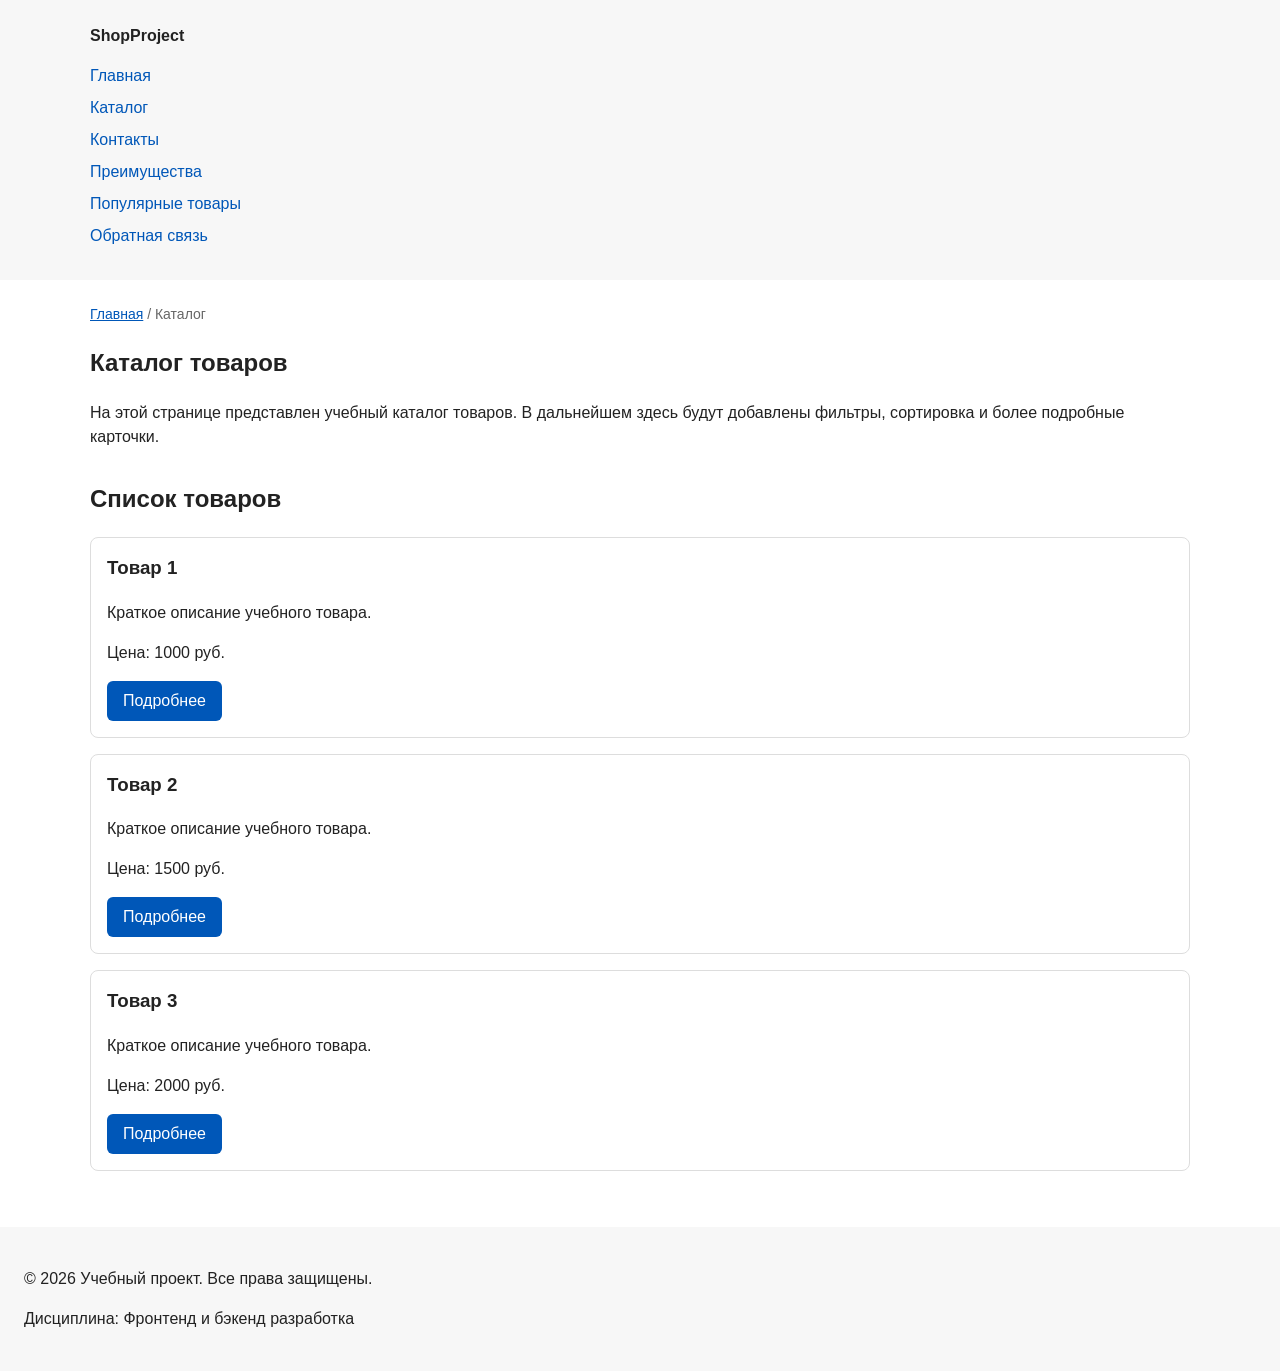
==== catalog.html @ 4ffe8c7c "feat: add multi-page structure navigation and anchors" ====
<!DOCTYPE html>
<html lang="ru">
<head>
  <meta charset="UTF-8">
  <meta name="viewport" content="width=device-width, initial-scale=1.0">
  <meta name="description" content="Каталог товаров учебного интернет-магазина.">
  <title>Каталог товаров — Учебный интернет-магазин</title>
  <link rel="stylesheet" href="css/style.css">
</head>
<body>
  <header>
    <div class="site-header">
      <a class="site-logo" href="index.html">ShopProject</a>
      <nav class="site-nav" aria-label="Основная навигация">
        <ul class="site-nav__list">
          <li><a href="index.html">Главная</a></li>
          <li><a href="catalog.html">Каталог</a></li>
          <li><a href="contacts.html">Контакты</a></li>
          <li><a href="index.html#advantages">Преимущества</a></li>
          <li><a href="index.html#popular">Популярные товары</a></li>
          <li><a href="index.html#contacts">Обратная связь</a></li>
        </ul>
      </nav>
    </div>
  </header>

  <main>
    <nav class="breadcrumbs" aria-label="Хлебные крошки">
      <a href="index.html">Главная</a>
      <span>Каталог</span>
    </nav>

    <section class="section">
      <h1>Каталог товаров</h1>
      <p>
        На этой странице представлен учебный каталог товаров.
        В дальнейшем здесь будут добавлены фильтры, сортировка и более
        подробные карточки.
      </p>
    </section>

    <section class="section">
      <h2>Список товаров</h2>

      <article class="product-card">
        <h3>Товар 1</h3>
        <p>Краткое описание учебного товара.</p>
        <p>Цена: 1000 руб.</p>
        <a class="button" href="index.html#popular">Подробнее</a>
      </article>

      <article class="product-card">
        <h3>Товар 2</h3>
        <p>Краткое описание учебного товара.</p>
        <p>Цена: 1500 руб.</p>
        <a class="button" href="index.html#popular">Подробнее</a>
      </article>

      <article class="product-card">
        <h3>Товар 3</h3>
        <p>Краткое описание учебного товара.</p>
        <p>Цена: 2000 руб.</p>
        <a class="button" href="index.html#popular">Подробнее</a>
      </article>
    </section>
  </main>

  <footer>
    <p>&copy; 2026 Учебный проект. Все права защищены.</p>
    <p>Дисциплина: Фронтенд и бэкенд разработка</p>
  </footer>
</body>
</html>
---- css/style.css ----
/* ===============================
   1. Переменные проекта
   =============================== */

:root {
  /* Основные цвета проекта */
  --color-bg: #ffffff;
  --color-text: #222222;
  --color-muted: #666666;
  --color-primary: #0057b8;
  --color-primary-dark: #003f86;
  --color-border: #dddddd;
  --color-surface: #f7f7f7;
  --color-surface-accent: #eef5ff;
  --color-danger: #b00020;
  --color-success: #168a2f;
  --color-success-bg: #eefaf0;
  --color-white: #ffffff;

  /* Отступы */
  --space-xs: 4px;
  --space-sm: 8px;
  --space-md: 16px;
  --space-lg: 24px;
  --space-xl: 32px;

  /* Скругления */
  --radius-sm: 6px;
  --radius-md: 8px;
  --radius-lg: 12px;

  /* Размеры */
  --container-width: 1100px;
}

/* ===============================
   2. Базовые стили
   =============================== */

/*
  border-box: width включает content, padding и border.
*/
* {
  box-sizing: border-box;
}

/* Плавная прокрутка к якорям */
html {
  scroll-behavior: smooth;
}

body {
  margin: 0;
  font-family: Arial, sans-serif;
  line-height: 1.5;
  color: var(--color-text);
  background-color: var(--color-bg);
}

/* Внутренние отступы для основных областей страницы */
header,
main,
footer {
  padding: var(--space-lg);
}

/* Шапка страницы */
header {
  background-color: var(--color-surface);
}

/* Подвал страницы */
footer {
  background-color: var(--color-surface);
}

/* ===============================
   3. Общие элементы интерфейса
   =============================== */

a {
  color: var(--color-primary);
}

a:hover {
  color: var(--color-primary-dark);
}

a:focus-visible {
  outline: 2px solid var(--color-primary);
  outline-offset: 3px;
}

/* Ссылка или кнопка, оформленная как кнопка */
.button {
  display: inline-block;
  padding: var(--space-sm) var(--space-md);
  color: var(--color-white);
  background-color: var(--color-primary);
  text-decoration: none;
  border: none;
  border-radius: var(--radius-sm);
  font: inherit;
  cursor: pointer;
}

.button:hover {
  color: var(--color-white);
  background-color: var(--color-primary-dark);
}

.button:focus-visible {
  outline: 2px solid var(--color-primary);
  outline-offset: 3px;
}

.button:disabled {
  opacity: 0.6;
  cursor: not-allowed;
}

/* Подсветка элемента, на который ведёт якорная ссылка */
:target {
  outline: 2px dashed var(--color-primary);
  outline-offset: 4px;
}

/* Кнопки внутри формы тоже получают состояние :disabled */
.form-actions button:disabled {
  opacity: 0.6;
  cursor: not-allowed;
}

/* ===============================
   4. Компоненты страницы
   =============================== */

/* Ограничиваем ширину содержимого шапки */
.site-header {
  max-width: var(--container-width);
  margin: 0 auto;
}

/* Текстовый логотип */
.site-logo {
  font-weight: bold;
  text-decoration: none;
  color: var(--color-text);
}

/* Убираем стандартные отступы и маркеры списка навигации */
.site-nav__list {
  padding: 0;
  margin: var(--space-md) 0 0;
  list-style: none;
}

/* Расстояние между пунктами меню */
.site-nav__list li {
  margin-bottom: var(--space-sm);
}

/* Ссылки меню */
.site-nav__list a {
  color: var(--color-primary);
  text-decoration: none;
}

/* Подчёркивание при наведении */
.site-nav__list a:hover {
  color: var(--color-primary-dark);
  text-decoration: underline;
}

/* Хлебные крошки на внутренних страницах */
.breadcrumbs {
  max-width: var(--container-width);
  margin: 0 auto var(--space-md);
  font-size: 14px;
  color: var(--color-muted);
}

.breadcrumbs a {
  color: var(--color-primary);
}

/* Разделитель перед названием текущей страницы */
.breadcrumbs span::before {
  content: " / ";
  color: var(--color-muted);
}

/* Hero-блок — первый крупный блок страницы */
.hero {
  max-width: var(--container-width);
  margin: 0 auto var(--space-xl);
  padding: var(--space-xl) var(--space-lg);
  background-color: var(--color-surface-accent);
  border-radius: var(--radius-lg);
}

/* Общий класс для разделов страницы */
.section {
  max-width: var(--container-width);
  margin: 0 auto var(--space-xl);
}

.section h2 {
  margin-top: 0;
}

/* Карточка товара */
.product-card {
  margin-bottom: var(--space-md);
  padding: var(--space-md);
  border: 1px solid var(--color-border);
  border-radius: var(--radius-md);
  background-color: var(--color-bg);
}

.product-card:hover {
  border-color: var(--color-primary);
}

.product-card h3 {
  margin-top: 0;
}

/* Дополнительный информационный блок */
.aside-info {
  max-width: var(--container-width);
  margin: 0 auto var(--space-xl);
  padding: var(--space-md);
  border-left: 4px solid var(--color-primary);
  background-color: var(--color-surface);
}

/* ===============================
   5. Форма и модальное окно
   =============================== */

/* Модальное окно (dialog сам открывается поверх страницы) */
.order-dialog {
  width: min(100% - 32px, 560px);
  padding: var(--space-lg);
  border: none;
  border-radius: var(--radius-lg);
}

/* Затемнение фона за модальным окном */
.order-dialog::backdrop {
  background-color: rgba(0, 0, 0, 0.5);
}

.form-field {
  margin-bottom: var(--space-md);
}

.form-field label {
  display: block;
  margin-bottom: var(--space-xs);
}

.form-field input,
.form-field select,
.form-field textarea {
  width: 100%;
  padding: 10px 12px;
  border: 1px solid var(--color-border);
  border-radius: var(--radius-sm);
  font: inherit;
}

/* Checkbox не должен занимать всю ширину */
.form-field input[type="checkbox"] {
  width: auto;
}

/* Подсказка под полем */
.form-field small {
  display: block;
  margin-top: var(--space-xs);
  color: var(--color-muted);
}

/* Состояния полей формы */
.form-field input:hover,
.form-field select:hover,
.form-field textarea:hover {
  border-color: var(--color-primary);
}

.form-field input:focus-visible,
.form-field select:focus-visible,
.form-field textarea:focus-visible,
.form-actions button:focus-visible {
  outline: 2px solid var(--color-primary);
  outline-offset: 3px;
}

/* Подсветка ошибочных полей (aria-invalid ставит JavaScript) */
[aria-invalid="true"] {
  border-color: var(--color-danger);
}

/* Кнопки формы */
.form-actions {
  display: flex;
  gap: var(--space-sm);
  margin-top: var(--space-lg);
}

/* Сообщение об успешной отправке */
.success-message {
  max-width: var(--container-width);
  margin: var(--space-lg) auto;
  padding: var(--space-md);
  border-left: 4px solid var(--color-success);
  background-color: var(--color-success-bg);
}
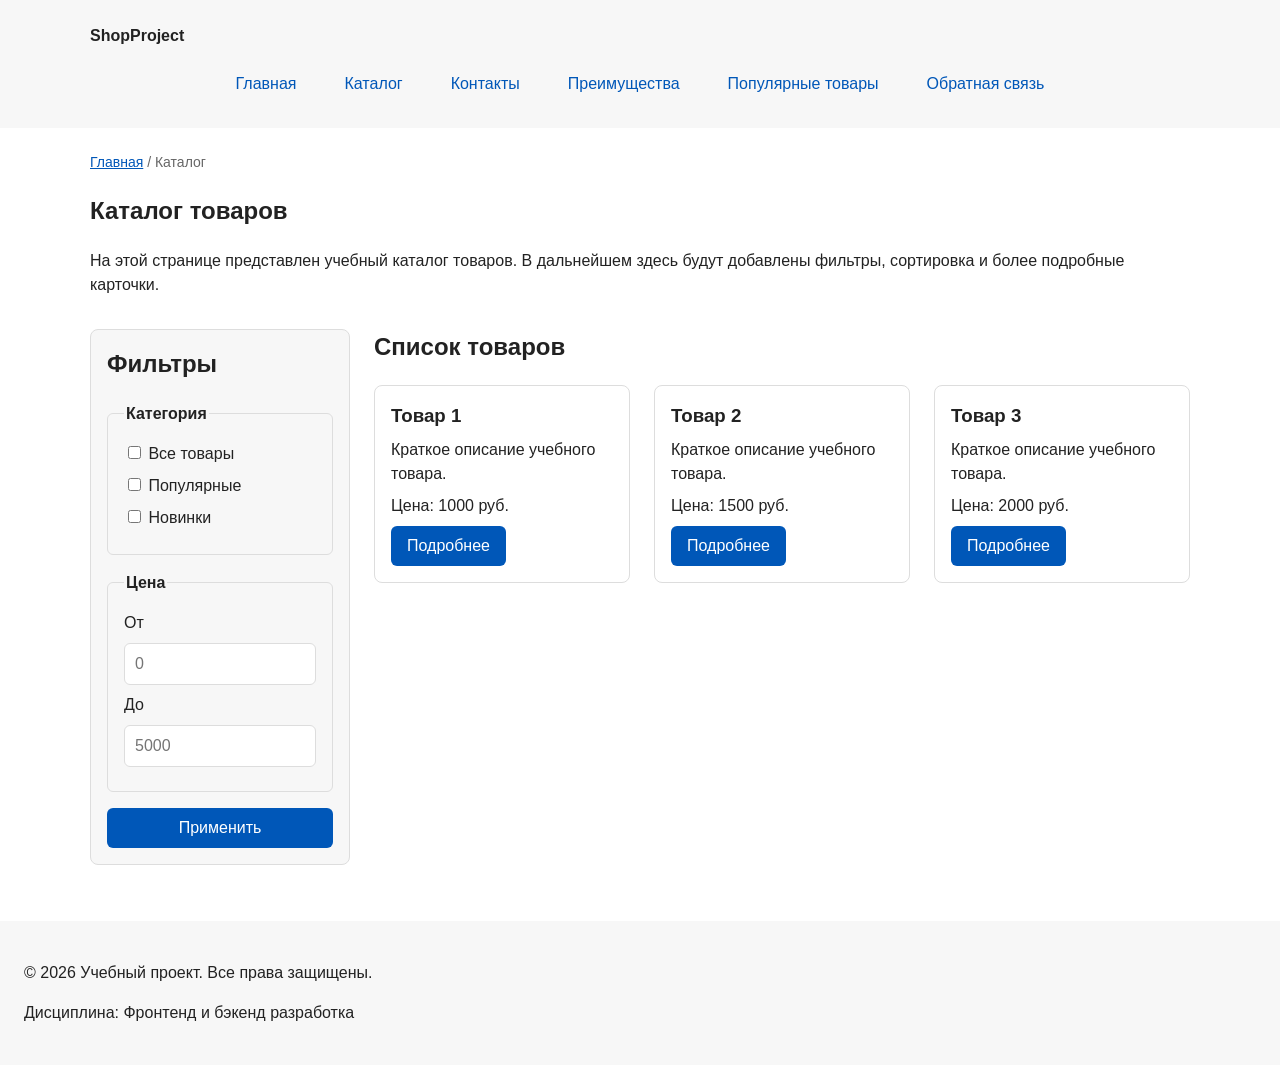
==== commit ccdf9452: "feat: add flex navigation and grid catalog layout" ====
--- a/catalog.html
+++ b/catalog.html
@@ -39,29 +39,63 @@
       </p>
     </section>
 
-    <section class="section">
-      <h2>Список товаров</h2>
+    <section class="catalog-layout">
+      <aside class="catalog-filters">
+        <h2>Фильтры</h2>
+        <form class="filters-form" action="#" method="get">
+          <fieldset>
+            <legend>Категория</legend>
+            <label>
+              <input type="checkbox" name="category" value="all">
+              Все товары
+            </label>
+            <label>
+              <input type="checkbox" name="category" value="popular">
+              Популярные
+            </label>
+            <label>
+              <input type="checkbox" name="category" value="new">
+              Новинки
+            </label>
+          </fieldset>
 
-      <article class="product-card">
-        <h3>Товар 1</h3>
-        <p>Краткое описание учебного товара.</p>
-        <p>Цена: 1000 руб.</p>
-        <a class="button" href="index.html#popular">Подробнее</a>
-      </article>
+          <fieldset>
+            <legend>Цена</legend>
+            <label for="price-from">От</label>
+            <input id="price-from" name="price-from" type="number" min="0" placeholder="0">
+            <label for="price-to">До</label>
+            <input id="price-to" name="price-to" type="number" min="0" placeholder="5000">
+          </fieldset>
 
-      <article class="product-card">
-        <h3>Товар 2</h3>
-        <p>Краткое описание учебного товара.</p>
-        <p>Цена: 1500 руб.</p>
-        <a class="button" href="index.html#popular">Подробнее</a>
-      </article>
+          <button class="button" type="submit">Применить</button>
+        </form>
+      </aside>
 
-      <article class="product-card">
-        <h3>Товар 3</h3>
-        <p>Краткое описание учебного товара.</p>
-        <p>Цена: 2000 руб.</p>
-        <a class="button" href="index.html#popular">Подробнее</a>
-      </article>
+      <section class="catalog-products">
+        <h2>Список товаров</h2>
+        <div class="products-grid">
+          <article class="product-card">
+            <h3>Товар 1</h3>
+            <p>Краткое описание учебного товара.</p>
+            <p>Цена: 1000 руб.</p>
+            <a class="button" href="index.html#popular">Подробнее</a>
+          </article>
+
+          <article class="product-card">
+            <h3>Товар 2</h3>
+            <p>Краткое описание учебного товара.</p>
+            <p>Цена: 1500 руб.</p>
+            <a class="button" href="index.html#popular">Подробнее</a>
+          </article>
+
+          <article class="product-card">
+            <h3>Товар 3</h3>
+            <p>Краткое описание учебного товара.</p>
+            <p>Цена: 2000 руб.</p>
+            <a class="button" href="index.html#popular">Подробнее</a>
+          </article>
+        </div>
+      </section>
     </section>
   </main>
 
--- a/css/style.css
+++ b/css/style.css
@@ -148,28 +148,30 @@
   color: var(--color-text);
 }
 
-/* Убираем стандартные отступы и маркеры списка навигации */
+/* Меню через Flexbox: пункты в строку с переносом и равными промежутками */
 .site-nav__list {
+  display: flex;
+  flex-wrap: wrap;
+  justify-content: center;
+  align-items: center;
+  gap: var(--space-md);
   padding: 0;
   margin: var(--space-md) 0 0;
   list-style: none;
 }
 
-/* Расстояние между пунктами меню */
-.site-nav__list li {
-  margin-bottom: var(--space-sm);
-}
-
-/* Ссылки меню */
+/* Ссылки меню: inline-block, чтобы работал padding */
 .site-nav__list a {
+  display: inline-block;
+  padding: var(--space-sm) var(--space-md);
   color: var(--color-primary);
   text-decoration: none;
-}
-
-/* Подчёркивание при наведении */
+  border-radius: var(--radius-sm);
+}
+
 .site-nav__list a:hover {
-  color: var(--color-primary-dark);
-  text-decoration: underline;
+  color: var(--color-white);
+  background-color: var(--color-primary);
 }
 
 /* Хлебные крошки на внутренних страницах */
@@ -209,9 +211,19 @@
   margin-top: 0;
 }
 
-/* Карточка товара */
+/* Сетка карточек: три равные колонки */
+.products-grid {
+  display: grid;
+  grid-template-columns: repeat(3, 1fr);
+  gap: var(--space-lg);
+}
+
+/* Карточка товара: внутри Flexbox сверху вниз */
 .product-card {
-  margin-bottom: var(--space-md);
+  display: flex;
+  flex-direction: column;
+  gap: var(--space-sm);
+  margin-bottom: 0;
   padding: var(--space-md);
   border: 1px solid var(--color-border);
   border-radius: var(--radius-md);
@@ -222,8 +234,82 @@
   border-color: var(--color-primary);
 }
 
-.product-card h3 {
+.product-card h3,
+.product-card p {
+  margin: 0;
+}
+
+/* Кнопка прижата к низу карточки и не растягивается */
+.product-card .button {
+  margin-top: auto;
+  align-self: flex-start;
+}
+
+/* Страница каталога: фильтры слева, товары справа */
+.catalog-layout {
+  max-width: var(--container-width);
+  margin: 0 auto var(--space-xl);
+  display: grid;
+  grid-template-columns: 260px 1fr;
+  grid-template-areas: "filters products";
+  gap: var(--space-lg);
+}
+
+.catalog-filters {
+  grid-area: filters;
+  padding: var(--space-md);
+  border: 1px solid var(--color-border);
+  border-radius: var(--radius-md);
+  background-color: var(--color-surface);
+}
+
+.catalog-filters h2,
+.catalog-products h2 {
   margin-top: 0;
+}
+
+.catalog-products {
+  grid-area: products;
+}
+
+/* Форма фильтров тоже на Grid */
+.filters-form {
+  display: grid;
+  gap: var(--space-md);
+}
+
+.filters-form fieldset {
+  margin: 0;
+  padding: var(--space-md);
+  border: 1px solid var(--color-border);
+  border-radius: var(--radius-sm);
+}
+
+.filters-form legend {
+  font-weight: 700;
+}
+
+.filters-form label {
+  display: block;
+  margin-bottom: var(--space-sm);
+}
+
+.filters-form input[type="number"] {
+  width: 100%;
+  margin-bottom: var(--space-sm);
+  padding: 8px 10px;
+  border: 1px solid var(--color-border);
+  border-radius: var(--radius-sm);
+  font: inherit;
+}
+
+.filters-form input[type="number"]:hover {
+  border-color: var(--color-primary);
+}
+
+.filters-form input:focus-visible {
+  outline: 2px solid var(--color-primary);
+  outline-offset: 3px;
 }
 
 /* Дополнительный информационный блок */
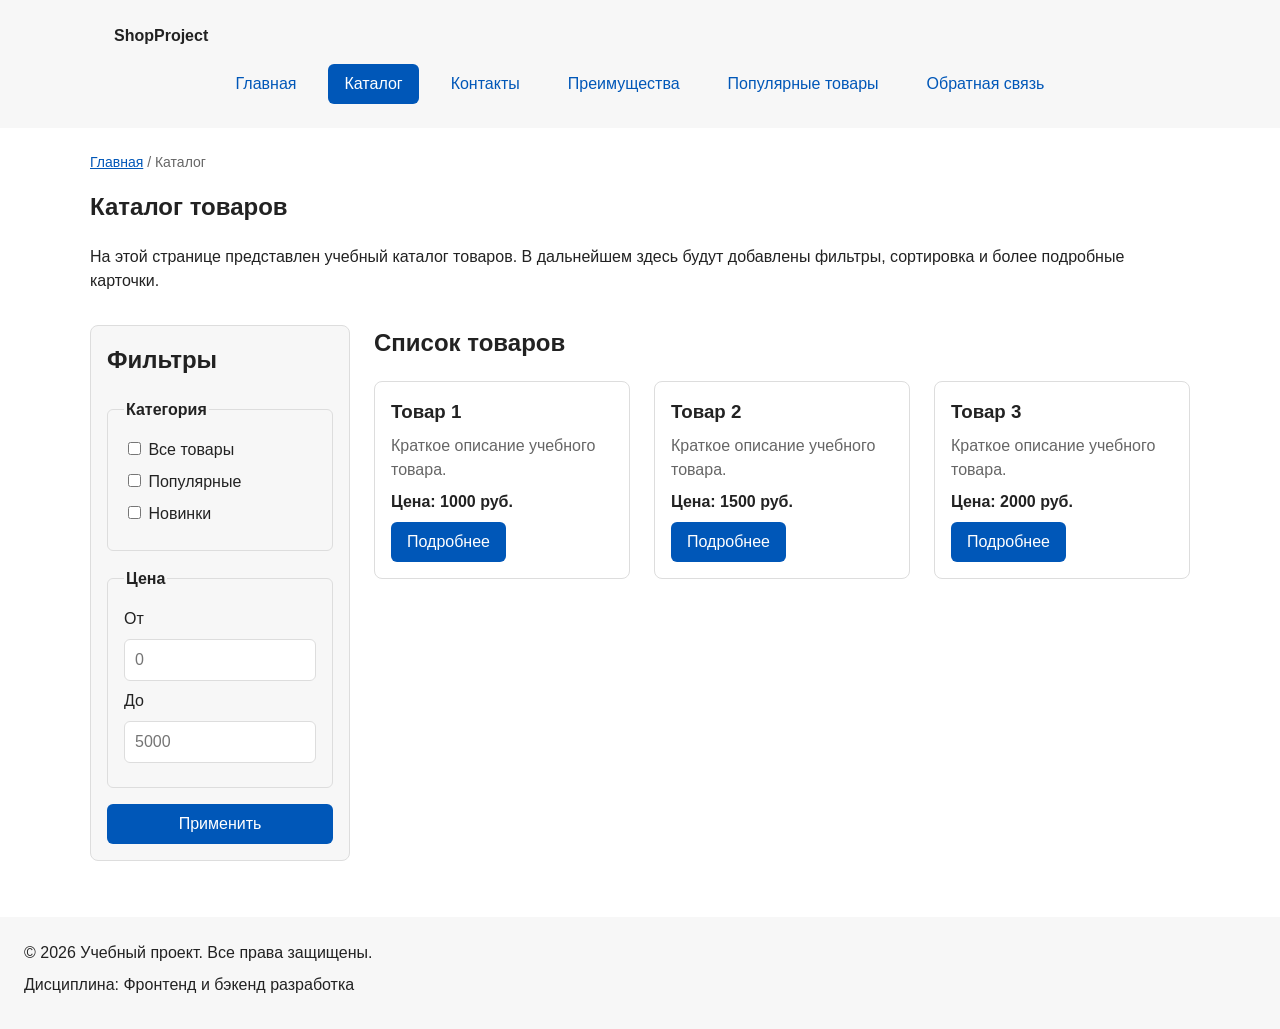
==== commit 1bf27b4c: "refactor: apply BEM naming to CSS classes" ====
--- a/catalog.html
+++ b/catalog.html
@@ -8,17 +8,17 @@
   <link rel="stylesheet" href="css/style.css">
 </head>
 <body>
-  <header>
-    <div class="site-header">
-      <a class="site-logo" href="index.html">ShopProject</a>
+  <header class="site-header">
+    <div class="site-header__inner">
+      <a class="site-header__logo" href="index.html">ShopProject</a>
       <nav class="site-nav" aria-label="Основная навигация">
         <ul class="site-nav__list">
-          <li><a href="index.html">Главная</a></li>
-          <li><a href="catalog.html">Каталог</a></li>
-          <li><a href="contacts.html">Контакты</a></li>
-          <li><a href="index.html#advantages">Преимущества</a></li>
-          <li><a href="index.html#popular">Популярные товары</a></li>
-          <li><a href="index.html#contacts">Обратная связь</a></li>
+          <li class="site-nav__item"><a class="site-nav__link" href="index.html">Главная</a></li>
+          <li class="site-nav__item"><a class="site-nav__link site-nav__link--active" href="catalog.html">Каталог</a></li>
+          <li class="site-nav__item"><a class="site-nav__link" href="contacts.html">Контакты</a></li>
+          <li class="site-nav__item"><a class="site-nav__link" href="index.html#advantages">Преимущества</a></li>
+          <li class="site-nav__item"><a class="site-nav__link" href="index.html#popular">Популярные товары</a></li>
+          <li class="site-nav__item"><a class="site-nav__link" href="index.html#contacts">Обратная связь</a></li>
         </ul>
       </nav>
     </div>
@@ -26,13 +26,13 @@
 
   <main>
     <nav class="breadcrumbs" aria-label="Хлебные крошки">
-      <a href="index.html">Главная</a>
-      <span>Каталог</span>
+      <a class="breadcrumbs__link" href="index.html">Главная</a>
+      <span class="breadcrumbs__current">Каталог</span>
     </nav>
 
     <section class="section">
-      <h1>Каталог товаров</h1>
-      <p>
+      <h1 class="section__title">Каталог товаров</h1>
+      <p class="section__text">
         На этой странице представлен учебный каталог товаров.
         В дальнейшем здесь будут добавлены фильтры, сортировка и более
         подробные карточки.
@@ -41,67 +41,65 @@
 
     <section class="catalog-layout">
       <aside class="catalog-filters">
-        <h2>Фильтры</h2>
+        <h2 class="catalog-filters__title">Фильтры</h2>
         <form class="filters-form" action="#" method="get">
-          <fieldset>
-            <legend>Категория</legend>
-            <label>
+          <fieldset class="filters-form__fieldset">
+            <legend class="filters-form__legend">Категория</legend>
+            <label class="filters-form__label">
               <input type="checkbox" name="category" value="all">
               Все товары
             </label>
-            <label>
+            <label class="filters-form__label">
               <input type="checkbox" name="category" value="popular">
               Популярные
             </label>
-            <label>
+            <label class="filters-form__label">
               <input type="checkbox" name="category" value="new">
               Новинки
             </label>
           </fieldset>
 
-          <fieldset>
-            <legend>Цена</legend>
-            <label for="price-from">От</label>
-            <input id="price-from" name="price-from" type="number" min="0" placeholder="0">
-            <label for="price-to">До</label>
-            <input id="price-to" name="price-to" type="number" min="0" placeholder="5000">
+          <fieldset class="filters-form__fieldset">
+            <legend class="filters-form__legend">Цена</legend>
+            <label class="filters-form__label" for="price-from">От</label>
+            <input class="filters-form__input" id="price-from" name="price-from" type="number" min="0" placeholder="0">
+            <label class="filters-form__label" for="price-to">До</label>
+            <input class="filters-form__input" id="price-to" name="price-to" type="number" min="0" placeholder="5000">
           </fieldset>
 
-          <button class="button" type="submit">Применить</button>
+          <button class="button button--primary" type="submit">Применить</button>
         </form>
       </aside>
 
       <section class="catalog-products">
-        <h2>Список товаров</h2>
+        <h2 class="catalog-products__title">Список товаров</h2>
         <div class="products-grid">
-          <article class="product-card">
-            <h3>Товар 1</h3>
-            <p>Краткое описание учебного товара.</p>
-            <p>Цена: 1000 руб.</p>
-            <a class="button" href="index.html#popular">Подробнее</a>
-          </article>
-
-          <article class="product-card">
-            <h3>Товар 2</h3>
-            <p>Краткое описание учебного товара.</p>
-            <p>Цена: 1500 руб.</p>
-            <a class="button" href="index.html#popular">Подробнее</a>
-          </article>
-
-          <article class="product-card">
-            <h3>Товар 3</h3>
-            <p>Краткое описание учебного товара.</p>
-            <p>Цена: 2000 руб.</p>
-            <a class="button" href="index.html#popular">Подробнее</a>
-          </article>
+            <article class="product-card">
+              <h3 class="product-card__title">Товар 1</h3>
+              <p class="product-card__description">Краткое описание учебного товара.</p>
+              <p class="product-card__price">Цена: 1000 руб.</p>
+              <a class="button button--primary product-card__button" href="index.html#popular">Подробнее</a>
+            </article>
+            <article class="product-card">
+              <h3 class="product-card__title">Товар 2</h3>
+              <p class="product-card__description">Краткое описание учебного товара.</p>
+              <p class="product-card__price">Цена: 1500 руб.</p>
+              <a class="button button--primary product-card__button" href="index.html#popular">Подробнее</a>
+            </article>
+            <article class="product-card">
+              <h3 class="product-card__title">Товар 3</h3>
+              <p class="product-card__description">Краткое описание учебного товара.</p>
+              <p class="product-card__price">Цена: 2000 руб.</p>
+              <a class="button button--primary product-card__button" href="index.html#popular">Подробнее</a>
+            </article>
         </div>
       </section>
     </section>
   </main>
 
-  <footer>
-    <p>&copy; 2026 Учебный проект. Все права защищены.</p>
-    <p>Дисциплина: Фронтенд и бэкенд разработка</p>
+  <footer class="site-footer">
+    <p class="site-footer__text">&copy; 2026 Учебный проект. Все права защищены.</p>
+    <p class="site-footer__text">Дисциплина: Фронтенд и бэкенд разработка</p>
   </footer>
 </body>
 </html>
--- a/css/style.css
+++ b/css/style.css
@@ -3,7 +3,6 @@
    =============================== */
 
 :root {
-  /* Основные цвета проекта */
   --color-bg: #ffffff;
   --color-text: #222222;
   --color-muted: #666666;
@@ -17,19 +16,16 @@
   --color-success-bg: #eefaf0;
   --color-white: #ffffff;
 
-  /* Отступы */
   --space-xs: 4px;
   --space-sm: 8px;
   --space-md: 16px;
   --space-lg: 24px;
   --space-xl: 32px;
 
-  /* Скругления */
   --radius-sm: 6px;
   --radius-md: 8px;
   --radius-lg: 12px;
 
-  /* Размеры */
   --container-width: 1100px;
 }
 
@@ -37,14 +33,10 @@
    2. Базовые стили
    =============================== */
 
-/*
-  border-box: width включает content, padding и border.
-*/
 * {
   box-sizing: border-box;
 }
 
-/* Плавная прокрутка к якорям */
 html {
   scroll-behavior: smooth;
 }
@@ -57,21 +49,8 @@
   background-color: var(--color-bg);
 }
 
-/* Внутренние отступы для основных областей страницы */
-header,
-main,
-footer {
+main {
   padding: var(--space-lg);
-}
-
-/* Шапка страницы */
-header {
-  background-color: var(--color-surface);
-}
-
-/* Подвал страницы */
-footer {
-  background-color: var(--color-surface);
 }
 
 /* ===============================
@@ -91,22 +70,40 @@
   outline-offset: 3px;
 }
 
-/* Ссылка или кнопка, оформленная как кнопка */
+:target {
+  outline: 2px dashed var(--color-primary);
+  outline-offset: 4px;
+}
+
 .button {
   display: inline-block;
   padding: var(--space-sm) var(--space-md);
-  color: var(--color-white);
-  background-color: var(--color-primary);
-  text-decoration: none;
   border: none;
   border-radius: var(--radius-sm);
   font: inherit;
+  text-decoration: none;
   cursor: pointer;
 }
 
-.button:hover {
+.button--primary {
+  color: var(--color-white);
+  background-color: var(--color-primary);
+}
+
+.button--primary:hover {
   color: var(--color-white);
   background-color: var(--color-primary-dark);
+}
+
+.button--secondary {
+  color: var(--color-primary);
+  background-color: transparent;
+  border: 1px solid var(--color-primary);
+}
+
+.button--secondary:hover {
+  color: var(--color-white);
+  background-color: var(--color-primary);
 }
 
 .button:focus-visible {
@@ -114,19 +111,8 @@
   outline-offset: 3px;
 }
 
-.button:disabled {
-  opacity: 0.6;
-  cursor: not-allowed;
-}
-
-/* Подсветка элемента, на который ведёт якорная ссылка */
-:target {
-  outline: 2px dashed var(--color-primary);
-  outline-offset: 4px;
-}
-
-/* Кнопки внутри формы тоже получают состояние :disabled */
-.form-actions button:disabled {
+.button:disabled,
+.button--disabled {
   opacity: 0.6;
   cursor: not-allowed;
 }
@@ -135,20 +121,22 @@
    4. Компоненты страницы
    =============================== */
 
-/* Ограничиваем ширину содержимого шапки */
 .site-header {
+  background-color: var(--color-surface);
+}
+
+.site-header__inner {
   max-width: var(--container-width);
   margin: 0 auto;
-}
-
-/* Текстовый логотип */
-.site-logo {
-  font-weight: bold;
+  padding: var(--space-lg);
+}
+
+.site-header__logo {
+  font-weight: 700;
+  color: var(--color-text);
   text-decoration: none;
-  color: var(--color-text);
-}
-
-/* Меню через Flexbox: пункты в строку с переносом и равными промежутками */
+}
+
 .site-nav__list {
   display: flex;
   flex-wrap: wrap;
@@ -160,8 +148,7 @@
   list-style: none;
 }
 
-/* Ссылки меню: inline-block, чтобы работал padding */
-.site-nav__list a {
+.site-nav__link {
   display: inline-block;
   padding: var(--space-sm) var(--space-md);
   color: var(--color-primary);
@@ -169,12 +156,21 @@
   border-radius: var(--radius-sm);
 }
 
-.site-nav__list a:hover {
+.site-nav__link:hover {
   color: var(--color-white);
   background-color: var(--color-primary);
 }
 
-/* Хлебные крошки на внутренних страницах */
+.site-nav__link:focus-visible {
+  outline: 2px solid var(--color-primary);
+  outline-offset: 3px;
+}
+
+.site-nav__link--active {
+  color: var(--color-white);
+  background-color: var(--color-primary);
+}
+
 .breadcrumbs {
   max-width: var(--container-width);
   margin: 0 auto var(--space-md);
@@ -182,17 +178,15 @@
   color: var(--color-muted);
 }
 
-.breadcrumbs a {
+.breadcrumbs__link {
   color: var(--color-primary);
 }
 
-/* Разделитель перед названием текущей страницы */
-.breadcrumbs span::before {
+.breadcrumbs__current::before {
   content: " / ";
   color: var(--color-muted);
 }
 
-/* Hero-блок — первый крупный блок страницы */
 .hero {
   max-width: var(--container-width);
   margin: 0 auto var(--space-xl);
@@ -201,29 +195,33 @@
   border-radius: var(--radius-lg);
 }
 
-/* Общий класс для разделов страницы */
+.hero__title {
+  margin-top: 0;
+}
+
 .section {
   max-width: var(--container-width);
   margin: 0 auto var(--space-xl);
 }
 
-.section h2 {
-  margin-top: 0;
-}
-
-/* Сетка карточек: три равные колонки */
+.section__title {
+  margin-top: 0;
+}
+
+.contacts-list {
+  padding-left: var(--space-lg);
+}
+
 .products-grid {
   display: grid;
   grid-template-columns: repeat(3, 1fr);
   gap: var(--space-lg);
 }
 
-/* Карточка товара: внутри Flexbox сверху вниз */
 .product-card {
   display: flex;
   flex-direction: column;
   gap: var(--space-sm);
-  margin-bottom: 0;
   padding: var(--space-md);
   border: 1px solid var(--color-border);
   border-radius: var(--radius-md);
@@ -234,18 +232,50 @@
   border-color: var(--color-primary);
 }
 
-.product-card h3,
-.product-card p {
+.product-card--featured {
+  border-color: var(--color-primary);
+}
+
+.product-card--discount {
+  border-color: var(--color-danger);
+}
+
+.product-card__title {
   margin: 0;
-}
-
-/* Кнопка прижата к низу карточки и не растягивается */
-.product-card .button {
+  color: var(--color-text);
+}
+
+.product-card__description {
+  margin: 0;
+  color: var(--color-muted);
+}
+
+.product-card__price {
+  margin: 0;
+  font-weight: 700;
+}
+
+.product-card--discount .product-card__price {
+  color: var(--color-danger);
+}
+
+.product-card__button {
   margin-top: auto;
   align-self: flex-start;
 }
 
-/* Страница каталога: фильтры слева, товары справа */
+.aside-info {
+  max-width: var(--container-width);
+  margin: 0 auto var(--space-xl);
+  padding: var(--space-md);
+  border-left: 4px solid var(--color-primary);
+  background-color: var(--color-surface);
+}
+
+.aside-info__title {
+  margin-top: 0;
+}
+
 .catalog-layout {
   max-width: var(--container-width);
   margin: 0 auto var(--space-xl);
@@ -263,8 +293,7 @@
   background-color: var(--color-surface);
 }
 
-.catalog-filters h2,
-.catalog-products h2 {
+.catalog-filters__title {
   margin-top: 0;
 }
 
@@ -272,29 +301,32 @@
   grid-area: products;
 }
 
-/* Форма фильтров тоже на Grid */
+.catalog-products__title {
+  margin-top: 0;
+}
+
 .filters-form {
   display: grid;
   gap: var(--space-md);
 }
 
-.filters-form fieldset {
+.filters-form__fieldset {
   margin: 0;
   padding: var(--space-md);
   border: 1px solid var(--color-border);
   border-radius: var(--radius-sm);
 }
 
-.filters-form legend {
+.filters-form__legend {
   font-weight: 700;
 }
 
-.filters-form label {
+.filters-form__label {
   display: block;
   margin-bottom: var(--space-sm);
 }
 
-.filters-form input[type="number"] {
+.filters-form__input {
   width: 100%;
   margin-bottom: var(--space-sm);
   padding: 8px 10px;
@@ -303,29 +335,28 @@
   font: inherit;
 }
 
-.filters-form input[type="number"]:hover {
+.filters-form__input:hover {
   border-color: var(--color-primary);
 }
 
-.filters-form input:focus-visible {
+.filters-form__input:focus-visible {
   outline: 2px solid var(--color-primary);
   outline-offset: 3px;
 }
 
-/* Дополнительный информационный блок */
-.aside-info {
-  max-width: var(--container-width);
-  margin: 0 auto var(--space-xl);
-  padding: var(--space-md);
-  border-left: 4px solid var(--color-primary);
+.site-footer {
+  padding: var(--space-lg);
   background-color: var(--color-surface);
+}
+
+.site-footer__text {
+  margin: 0 0 var(--space-sm);
 }
 
 /* ===============================
    5. Форма и модальное окно
    =============================== */
 
-/* Модальное окно (dialog сам открывается поверх страницы) */
 .order-dialog {
   width: min(100% - 32px, 560px);
   padding: var(--space-lg);
@@ -333,23 +364,26 @@
   border-radius: var(--radius-lg);
 }
 
-/* Затемнение фона за модальным окном */
 .order-dialog::backdrop {
   background-color: rgba(0, 0, 0, 0.5);
 }
 
-.form-field {
+.order-dialog__title {
+  margin-top: 0;
+}
+
+.order-form__field {
   margin-bottom: var(--space-md);
 }
 
-.form-field label {
+.order-form__label {
   display: block;
   margin-bottom: var(--space-xs);
 }
 
-.form-field input,
-.form-field select,
-.form-field textarea {
+.order-form__input,
+.order-form__select,
+.order-form__textarea {
   width: 100%;
   padding: 10px 12px;
   border: 1px solid var(--color-border);
@@ -357,46 +391,42 @@
   font: inherit;
 }
 
-/* Checkbox не должен занимать всю ширину */
-.form-field input[type="checkbox"] {
-  width: auto;
-}
-
-/* Подсказка под полем */
-.form-field small {
+.order-form__input:hover,
+.order-form__select:hover,
+.order-form__textarea:hover {
+  border-color: var(--color-primary);
+}
+
+.order-form__input:focus-visible,
+.order-form__select:focus-visible,
+.order-form__textarea:focus-visible,
+.order-form__checkbox:focus-visible {
+  outline: 2px solid var(--color-primary);
+  outline-offset: 3px;
+}
+
+.order-form__input[aria-invalid="true"],
+.order-form__select[aria-invalid="true"],
+.order-form__textarea[aria-invalid="true"] {
+  border-color: var(--color-danger);
+}
+
+.order-form__checkbox[aria-invalid="true"] {
+  outline: 2px solid var(--color-danger);
+}
+
+.order-form__hint {
   display: block;
   margin-top: var(--space-xs);
   color: var(--color-muted);
 }
 
-/* Состояния полей формы */
-.form-field input:hover,
-.form-field select:hover,
-.form-field textarea:hover {
-  border-color: var(--color-primary);
-}
-
-.form-field input:focus-visible,
-.form-field select:focus-visible,
-.form-field textarea:focus-visible,
-.form-actions button:focus-visible {
-  outline: 2px solid var(--color-primary);
-  outline-offset: 3px;
-}
-
-/* Подсветка ошибочных полей (aria-invalid ставит JavaScript) */
-[aria-invalid="true"] {
-  border-color: var(--color-danger);
-}
-
-/* Кнопки формы */
-.form-actions {
+.order-form__actions {
   display: flex;
-  gap: var(--space-sm);
+  gap: var(--space-md);
   margin-top: var(--space-lg);
 }
 
-/* Сообщение об успешной отправке */
 .success-message {
   max-width: var(--container-width);
   margin: var(--space-lg) auto;
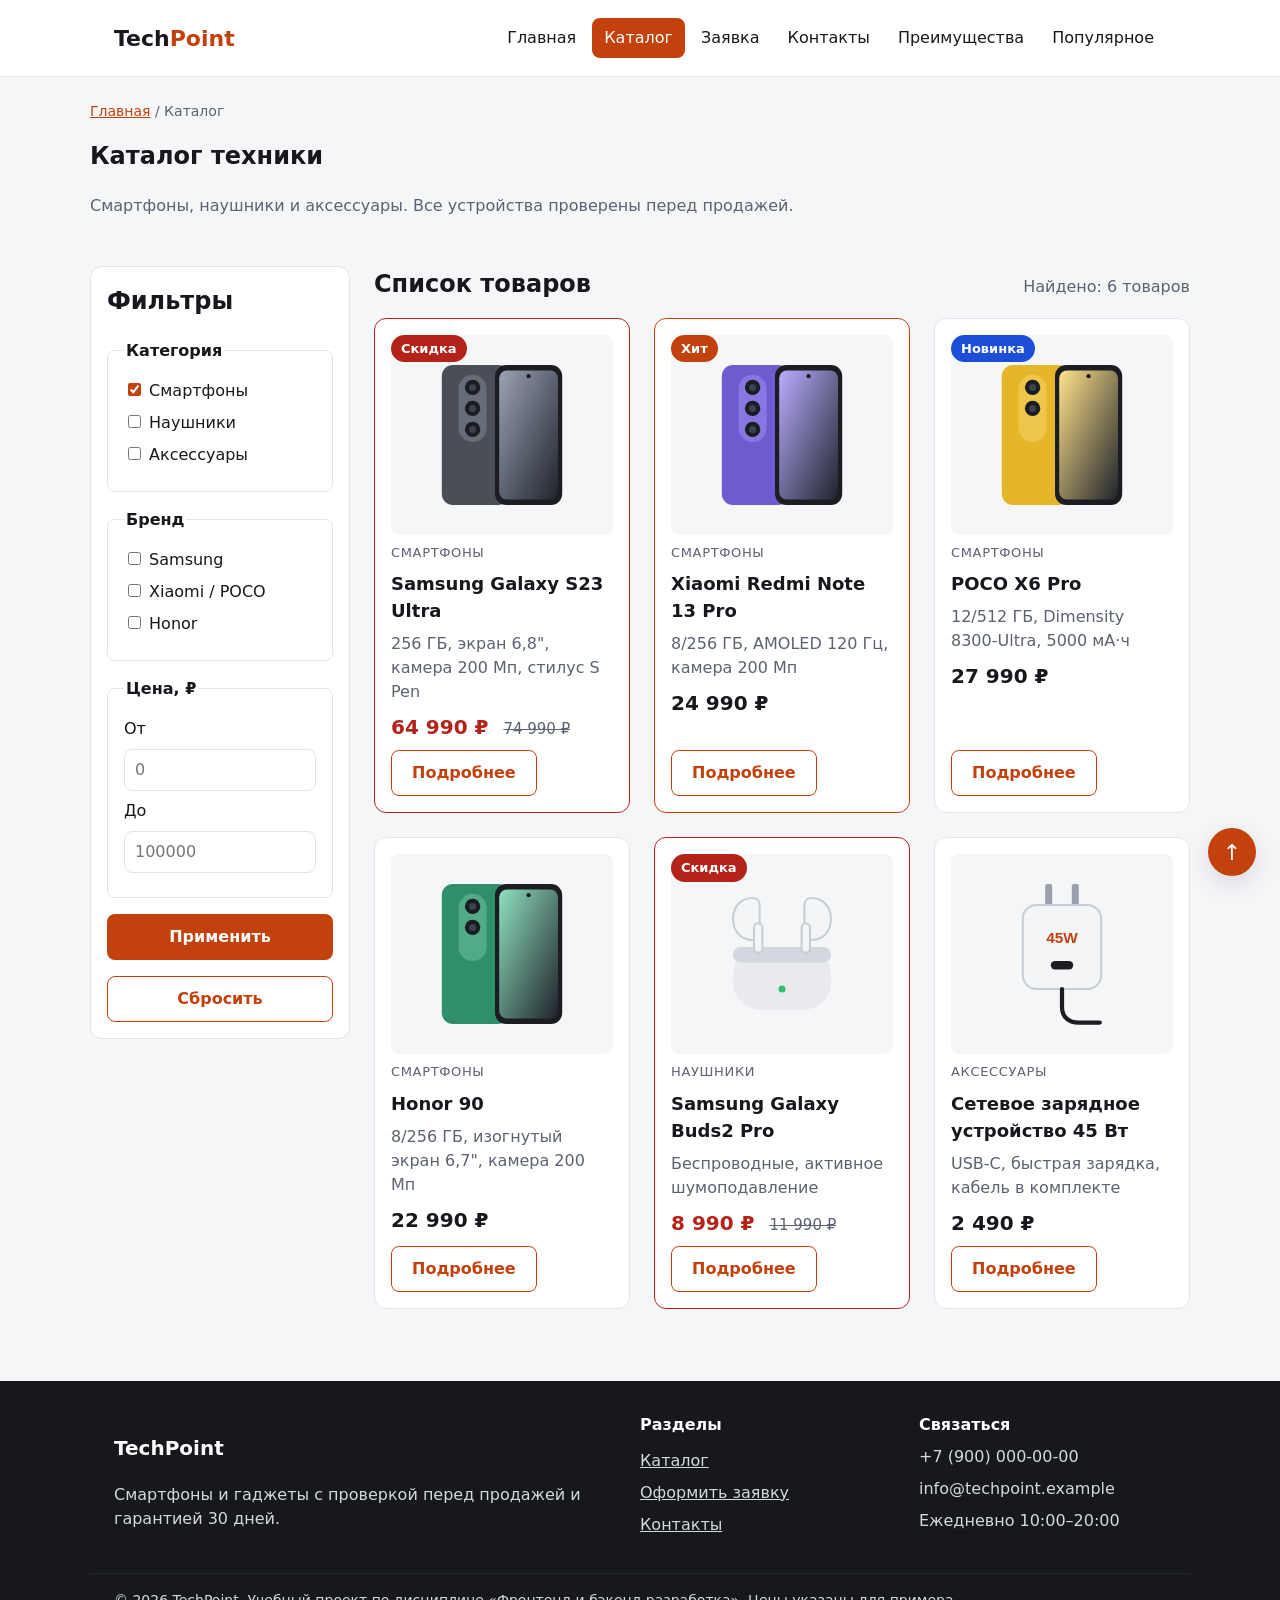
==== commit 548bb3db: "fix: prepare HTML CSS project for submission" ====
--- a/catalog.html
+++ b/catalog.html
@@ -3,103 +3,182 @@
 <head>
   <meta charset="UTF-8">
   <meta name="viewport" content="width=device-width, initial-scale=1.0">
-  <meta name="description" content="Каталог товаров учебного интернет-магазина.">
-  <title>Каталог товаров — Учебный интернет-магазин</title>
+  <meta name="description" content="Каталог смартфонов, наушников и аксессуаров магазина TechPoint.">
+  <title>Каталог — TechPoint</title>
   <link rel="stylesheet" href="css/style.css">
 </head>
 <body>
+  <a class="skip-link" href="#main">Перейти к содержимому</a>
+
   <header class="site-header">
     <div class="site-header__inner">
-      <a class="site-header__logo" href="index.html">ShopProject</a>
+      <a class="site-header__logo" href="index.html">Tech<span class="site-header__logo-accent">Point</span></a>
       <nav class="site-nav" aria-label="Основная навигация">
         <ul class="site-nav__list">
           <li class="site-nav__item"><a class="site-nav__link" href="index.html">Главная</a></li>
-          <li class="site-nav__item"><a class="site-nav__link site-nav__link--active" href="catalog.html">Каталог</a></li>
+          <li class="site-nav__item"><a class="site-nav__link site-nav__link--active" href="catalog.html" aria-current="page">Каталог</a></li>
+          <li class="site-nav__item"><a class="site-nav__link" href="order.html">Заявка</a></li>
           <li class="site-nav__item"><a class="site-nav__link" href="contacts.html">Контакты</a></li>
           <li class="site-nav__item"><a class="site-nav__link" href="index.html#advantages">Преимущества</a></li>
-          <li class="site-nav__item"><a class="site-nav__link" href="index.html#popular">Популярные товары</a></li>
-          <li class="site-nav__item"><a class="site-nav__link" href="index.html#contacts">Обратная связь</a></li>
+          <li class="site-nav__item"><a class="site-nav__link" href="index.html#popular">Популярное</a></li>
         </ul>
       </nav>
     </div>
   </header>
 
-  <main>
+  <main class="page-main" id="main">
     <nav class="breadcrumbs" aria-label="Хлебные крошки">
       <a class="breadcrumbs__link" href="index.html">Главная</a>
-      <span class="breadcrumbs__current">Каталог</span>
+      <span class="breadcrumbs__current" aria-current="page">Каталог</span>
     </nav>
 
     <section class="section">
-      <h1 class="section__title">Каталог товаров</h1>
+      <h1 class="section__title">Каталог техники</h1>
       <p class="section__text">
-        На этой странице представлен учебный каталог товаров.
-        В дальнейшем здесь будут добавлены фильтры, сортировка и более
-        подробные карточки.
+        Смартфоны, наушники и аксессуары. Все устройства проверены перед продажей.
       </p>
     </section>
 
-    <section class="catalog-layout">
+    <section class="catalog-layout" aria-label="Каталог товаров">
       <aside class="catalog-filters">
         <h2 class="catalog-filters__title">Фильтры</h2>
         <form class="filters-form" action="#" method="get">
           <fieldset class="filters-form__fieldset">
             <legend class="filters-form__legend">Категория</legend>
             <label class="filters-form__label">
-              <input type="checkbox" name="category" value="all">
-              Все товары
+              <input class="filters-form__checkbox" type="checkbox" name="category" value="phones" checked>
+              Смартфоны
             </label>
             <label class="filters-form__label">
-              <input type="checkbox" name="category" value="popular">
-              Популярные
+              <input class="filters-form__checkbox" type="checkbox" name="category" value="headphones">
+              Наушники
             </label>
             <label class="filters-form__label">
-              <input type="checkbox" name="category" value="new">
-              Новинки
+              <input class="filters-form__checkbox" type="checkbox" name="category" value="accessories">
+              Аксессуары
             </label>
           </fieldset>
 
           <fieldset class="filters-form__fieldset">
-            <legend class="filters-form__legend">Цена</legend>
+            <legend class="filters-form__legend">Бренд</legend>
+            <label class="filters-form__label">
+              <input class="filters-form__checkbox" type="checkbox" name="brand" value="samsung">
+              Samsung
+            </label>
+            <label class="filters-form__label">
+              <input class="filters-form__checkbox" type="checkbox" name="brand" value="xiaomi">
+              Xiaomi / POCO
+            </label>
+            <label class="filters-form__label">
+              <input class="filters-form__checkbox" type="checkbox" name="brand" value="honor">
+              Honor
+            </label>
+          </fieldset>
+
+          <fieldset class="filters-form__fieldset">
+            <legend class="filters-form__legend">Цена, ₽</legend>
             <label class="filters-form__label" for="price-from">От</label>
-            <input class="filters-form__input" id="price-from" name="price-from" type="number" min="0" placeholder="0">
+            <input class="filters-form__input" id="price-from" name="price-from" type="number" min="0" step="1000" placeholder="0">
             <label class="filters-form__label" for="price-to">До</label>
-            <input class="filters-form__input" id="price-to" name="price-to" type="number" min="0" placeholder="5000">
+            <input class="filters-form__input" id="price-to" name="price-to" type="number" min="0" step="1000" placeholder="100000">
           </fieldset>
 
           <button class="button button--primary" type="submit">Применить</button>
+          <button class="button button--secondary" type="reset">Сбросить</button>
         </form>
       </aside>
 
       <section class="catalog-products">
-        <h2 class="catalog-products__title">Список товаров</h2>
+        <div class="catalog-products__header">
+          <h2 class="catalog-products__title">Список товаров</h2>
+          <p class="catalog-products__count">Найдено: 6 товаров</p>
+        </div>
         <div class="products-grid">
-            <article class="product-card">
-              <h3 class="product-card__title">Товар 1</h3>
-              <p class="product-card__description">Краткое описание учебного товара.</p>
-              <p class="product-card__price">Цена: 1000 руб.</p>
-              <a class="button button--primary product-card__button" href="index.html#popular">Подробнее</a>
-            </article>
-            <article class="product-card">
-              <h3 class="product-card__title">Товар 2</h3>
-              <p class="product-card__description">Краткое описание учебного товара.</p>
-              <p class="product-card__price">Цена: 1500 руб.</p>
-              <a class="button button--primary product-card__button" href="index.html#popular">Подробнее</a>
-            </article>
-            <article class="product-card">
-              <h3 class="product-card__title">Товар 3</h3>
-              <p class="product-card__description">Краткое описание учебного товара.</p>
-              <p class="product-card__price">Цена: 2000 руб.</p>
-              <a class="button button--primary product-card__button" href="index.html#popular">Подробнее</a>
-            </article>
+          <article class="product-card product-card--discount">
+            <span class="badge badge--sale product-card__badge">Скидка</span>
+            <img class="product-card__image" src="images/phone-graphite.svg" alt="Смартфон Samsung Galaxy S23 Ultra, цвет графит" width="240" height="200">
+            <p class="product-card__category">Смартфоны</p>
+            <h3 class="product-card__title"><a class="product-card__link" href="product.html">Samsung Galaxy S23 Ultra</a></h3>
+            <p class="product-card__description">256 ГБ, экран 6,8", камера 200 Мп, стилус S Pen</p>
+            <p class="product-card__price">64 990 ₽ <s class="product-card__old-price">74 990 ₽</s></p>
+            <a class="button button--secondary product-card__button" href="product.html">Подробнее</a>
+          </article>
+          <article class="product-card product-card--featured">
+            <span class="badge badge--hit product-card__badge">Хит</span>
+            <img class="product-card__image" src="images/phone-violet.svg" alt="Смартфон Xiaomi Redmi Note 13 Pro, фиолетовый" width="240" height="200">
+            <p class="product-card__category">Смартфоны</p>
+            <h3 class="product-card__title"><a class="product-card__link" href="product.html">Xiaomi Redmi Note 13 Pro</a></h3>
+            <p class="product-card__description">8/256 ГБ, AMOLED 120 Гц, камера 200 Мп</p>
+            <p class="product-card__price">24 990 ₽</p>
+            <a class="button button--secondary product-card__button" href="product.html">Подробнее</a>
+          </article>
+          <article class="product-card">
+            <span class="badge badge--new product-card__badge">Новинка</span>
+            <img class="product-card__image" src="images/phone-yellow.svg" alt="Смартфон POCO X6 Pro, жёлтый" width="240" height="200">
+            <p class="product-card__category">Смартфоны</p>
+            <h3 class="product-card__title"><a class="product-card__link" href="product.html">POCO X6 Pro</a></h3>
+            <p class="product-card__description">12/512 ГБ, Dimensity 8300-Ultra, 5000 мА·ч</p>
+            <p class="product-card__price">27 990 ₽</p>
+            <a class="button button--secondary product-card__button" href="product.html">Подробнее</a>
+          </article>
+          <article class="product-card">
+            <img class="product-card__image" src="images/phone-green.svg" alt="Смартфон Honor 90, зелёный" width="240" height="200">
+            <p class="product-card__category">Смартфоны</p>
+            <h3 class="product-card__title"><a class="product-card__link" href="product.html">Honor 90</a></h3>
+            <p class="product-card__description">8/256 ГБ, изогнутый экран 6,7", камера 200 Мп</p>
+            <p class="product-card__price">22 990 ₽</p>
+            <a class="button button--secondary product-card__button" href="product.html">Подробнее</a>
+          </article>
+          <article class="product-card product-card--discount">
+            <span class="badge badge--sale product-card__badge">Скидка</span>
+            <img class="product-card__image" src="images/earbuds.svg" alt="Беспроводные наушники в зарядном кейсе" width="240" height="200">
+            <p class="product-card__category">Наушники</p>
+            <h3 class="product-card__title"><a class="product-card__link" href="product.html">Samsung Galaxy Buds2 Pro</a></h3>
+            <p class="product-card__description">Беспроводные, активное шумоподавление</p>
+            <p class="product-card__price">8 990 ₽ <s class="product-card__old-price">11 990 ₽</s></p>
+            <a class="button button--secondary product-card__button" href="product.html">Подробнее</a>
+          </article>
+          <article class="product-card">
+            <img class="product-card__image" src="images/charger.svg" alt="Сетевое зарядное устройство 45 Вт с кабелем USB-C" width="240" height="200">
+            <p class="product-card__category">Аксессуары</p>
+            <h3 class="product-card__title"><a class="product-card__link" href="product.html">Сетевое зарядное устройство 45 Вт</a></h3>
+            <p class="product-card__description">USB-C, быстрая зарядка, кабель в комплекте</p>
+            <p class="product-card__price">2 490 ₽</p>
+            <a class="button button--secondary product-card__button" href="product.html">Подробнее</a>
+          </article>
         </div>
       </section>
     </section>
   </main>
 
-  <footer class="site-footer">
-    <p class="site-footer__text">&copy; 2026 Учебный проект. Все права защищены.</p>
-    <p class="site-footer__text">Дисциплина: Фронтенд и бэкенд разработка</p>
+  <footer class="site-footer" id="contacts">
+    <div class="site-footer__inner">
+      <div class="site-footer__column">
+        <p class="site-footer__logo">TechPoint</p>
+        <p class="site-footer__text">
+          Смартфоны и гаджеты с проверкой перед продажей и гарантией 30 дней.
+        </p>
+      </div>
+      <nav class="site-footer__column" aria-label="Навигация в подвале">
+        <h2 class="site-footer__title">Разделы</h2>
+        <ul class="site-footer__list">
+          <li><a class="site-footer__link" href="catalog.html">Каталог</a></li>
+          <li><a class="site-footer__link" href="order.html">Оформить заявку</a></li>
+          <li><a class="site-footer__link" href="contacts.html">Контакты</a></li>
+        </ul>
+      </nav>
+      <div class="site-footer__column">
+        <h2 class="site-footer__title">Связаться</h2>
+        <p class="site-footer__text">+7 (900) 000-00-00</p>
+        <p class="site-footer__text">info@techpoint.example</p>
+        <p class="site-footer__text">Ежедневно 10:00–20:00</p>
+      </div>
+    </div>
+    <p class="site-footer__bottom">
+      &copy; 2026 TechPoint. Учебный проект по дисциплине «Фронтенд и бэкенд разработка». Цены указаны для примера.
+    </p>
   </footer>
+
+  <a class="to-top" href="#" aria-label="Наверх">↑</a>
 </body>
 </html>
--- a/css/style.css
+++ b/css/style.css
@@ -4,16 +4,21 @@
 
 :root {
   --color-bg: #ffffff;
-  --color-text: #222222;
-  --color-muted: #666666;
-  --color-primary: #0057b8;
-  --color-primary-dark: #003f86;
-  --color-border: #dddddd;
-  --color-surface: #f7f7f7;
-  --color-surface-accent: #eef5ff;
-  --color-danger: #b00020;
-  --color-success: #168a2f;
-  --color-success-bg: #eefaf0;
+  --color-page: #f5f6f8;
+  --color-text: #16181d;
+  --color-muted: #5b6270;
+  --color-primary: #c2410c;
+  --color-primary-dark: #9a3412;
+  --color-primary-light: #fb923c;
+  --color-border: #e2e5ea;
+  --color-surface: #f5f6f8;
+  --color-surface-accent: #fff3ec;
+  --color-dark: #16181d;
+  --color-dark-soft: #23262d;
+  --color-danger: #b42318;
+  --color-new: #1d4ed8;
+  --color-success: #157f3b;
+  --color-success-bg: #ecfdf3;
   --color-white: #ffffff;
 
   --space-xs: 4px;
@@ -21,12 +26,18 @@
   --space-md: 16px;
   --space-lg: 24px;
   --space-xl: 32px;
-
-  --radius-sm: 6px;
-  --radius-md: 8px;
-  --radius-lg: 12px;
-
+  --space-2xl: 48px;
+
+  --radius-sm: 8px;
+  --radius-md: 12px;
+  --radius-lg: 20px;
+
+  --shadow-sm: 0 1px 3px rgba(22, 24, 29, 0.08);
+  --shadow-md: 0 8px 24px rgba(22, 24, 29, 0.12);
+
+  --font-main: system-ui, -apple-system, "Segoe UI", Roboto, Arial, sans-serif;
   --container-width: 1100px;
+  --header-height: 76px;
 }
 
 /* ===============================
@@ -43,14 +54,25 @@
 
 body {
   margin: 0;
-  font-family: Arial, sans-serif;
+  font-family: var(--font-main);
   line-height: 1.5;
   color: var(--color-text);
-  background-color: var(--color-bg);
-}
-
-main {
+  background-color: var(--color-page);
+}
+
+img {
+  max-width: 100%;
+  display: block;
+}
+
+.page-main {
   padding: var(--space-lg);
+}
+
+@media (prefers-reduced-motion: reduce) {
+  html {
+    scroll-behavior: auto;
+  }
 }
 
 /* ===============================
@@ -75,14 +97,37 @@
   outline-offset: 4px;
 }
 
+.page-main:target {
+  outline: none;
+}
+
+.skip-link {
+  position: absolute;
+  top: -100px;
+  left: var(--space-md);
+  z-index: 100;
+  padding: var(--space-sm) var(--space-md);
+  color: var(--color-white);
+  background-color: var(--color-dark);
+  border-radius: var(--radius-sm);
+}
+
+.skip-link:focus {
+  top: var(--space-md);
+  color: var(--color-white);
+}
+
 .button {
   display: inline-block;
-  padding: var(--space-sm) var(--space-md);
-  border: none;
+  padding: 10px 20px;
+  border: 1px solid transparent;
   border-radius: var(--radius-sm);
   font: inherit;
+  font-weight: 600;
   text-decoration: none;
+  text-align: center;
   cursor: pointer;
+  transition: background-color 0.2s, color 0.2s, border-color 0.2s;
 }
 
 .button--primary {
@@ -98,17 +143,32 @@
 .button--secondary {
   color: var(--color-primary);
   background-color: transparent;
-  border: 1px solid var(--color-primary);
+  border-color: var(--color-primary);
 }
 
 .button--secondary:hover {
   color: var(--color-white);
   background-color: var(--color-primary);
+}
+
+.button--ghost {
+  color: var(--color-white);
+  background-color: transparent;
+  border-color: rgba(255, 255, 255, 0.6);
+}
+
+.button--ghost:hover {
+  color: var(--color-dark);
+  background-color: var(--color-white);
 }
 
 .button:focus-visible {
   outline: 2px solid var(--color-primary);
   outline-offset: 3px;
+}
+
+.button--ghost:focus-visible {
+  outline-color: var(--color-white);
 }
 
 .button:disabled,
@@ -117,24 +177,57 @@
   cursor: not-allowed;
 }
 
+.badge {
+  display: inline-block;
+  padding: 4px 10px;
+  font-size: 13px;
+  font-weight: 700;
+  color: var(--color-white);
+  border-radius: 999px;
+}
+
+.badge--sale {
+  background-color: var(--color-danger);
+}
+
+.badge--hit {
+  background-color: var(--color-primary);
+}
+
+.badge--new {
+  background-color: var(--color-new);
+}
+
 /* ===============================
    4. Компоненты страницы
    =============================== */
 
 .site-header {
-  background-color: var(--color-surface);
+  background-color: var(--color-bg);
+  border-bottom: 1px solid var(--color-border);
 }
 
 .site-header__inner {
   max-width: var(--container-width);
+  min-height: var(--header-height);
   margin: 0 auto;
-  padding: var(--space-lg);
+  padding: var(--space-sm) var(--space-lg);
+  display: flex;
+  flex-wrap: wrap;
+  align-items: center;
+  justify-content: space-between;
+  gap: var(--space-md);
 }
 
 .site-header__logo {
-  font-weight: 700;
+  font-size: 22px;
+  font-weight: 800;
   color: var(--color-text);
   text-decoration: none;
+}
+
+.site-header__logo-accent {
+  color: var(--color-primary);
 }
 
 .site-nav__list {
@@ -142,23 +235,23 @@
   flex-wrap: wrap;
   justify-content: center;
   align-items: center;
-  gap: var(--space-md);
+  gap: var(--space-xs);
   padding: 0;
-  margin: var(--space-md) 0 0;
+  margin: 0;
   list-style: none;
 }
 
 .site-nav__link {
   display: inline-block;
-  padding: var(--space-sm) var(--space-md);
-  color: var(--color-primary);
+  padding: var(--space-sm) 12px;
+  color: var(--color-text);
   text-decoration: none;
   border-radius: var(--radius-sm);
 }
 
 .site-nav__link:hover {
-  color: var(--color-white);
-  background-color: var(--color-primary);
+  color: var(--color-primary);
+  background-color: var(--color-surface-accent);
 }
 
 .site-nav__link:focus-visible {
@@ -166,7 +259,8 @@
   outline-offset: 3px;
 }
 
-.site-nav__link--active {
+.site-nav__link--active,
+.site-nav__link--active:hover {
   color: var(--color-white);
   background-color: var(--color-primary);
 }
@@ -187,29 +281,109 @@
   color: var(--color-muted);
 }
 
+.breadcrumbs__link--middle::before {
+  content: "/";
+  display: inline-block;
+  margin: 0 6px 0 4px;
+  color: var(--color-muted);
+}
+
 .hero {
   max-width: var(--container-width);
-  margin: 0 auto var(--space-xl);
-  padding: var(--space-xl) var(--space-lg);
-  background-color: var(--color-surface-accent);
+  margin: 0 auto var(--space-2xl);
+  padding: var(--space-2xl);
+  display: grid;
+  grid-template-columns: 1.4fr 1fr;
+  align-items: center;
+  gap: var(--space-xl);
+  color: var(--color-white);
+  background-color: var(--color-dark);
   border-radius: var(--radius-lg);
 }
 
+.hero__label {
+  margin: 0 0 var(--space-sm);
+  font-weight: 700;
+  color: var(--color-primary-light);
+  text-transform: uppercase;
+  letter-spacing: 0.08em;
+}
+
 .hero__title {
-  margin-top: 0;
+  margin: 0 0 var(--space-md);
+  font-size: 40px;
+  line-height: 1.15;
+}
+
+.hero__accent {
+  color: var(--color-primary-light);
+}
+
+.hero__text {
+  margin: 0 0 var(--space-lg);
+  color: #d5d8de;
+}
+
+.hero__actions {
+  display: flex;
+  flex-wrap: wrap;
+  gap: var(--space-md);
+}
+
+.hero__image {
+  justify-self: center;
+  width: 260px;
 }
 
 .section {
   max-width: var(--container-width);
-  margin: 0 auto var(--space-xl);
+  margin: 0 auto var(--space-2xl);
+  scroll-margin-top: calc(var(--header-height) + var(--space-md));
 }
 
 .section__title {
   margin-top: 0;
 }
 
-.contacts-list {
-  padding-left: var(--space-lg);
+.section__text {
+  color: var(--color-muted);
+}
+
+.advantages-list {
+  display: grid;
+  grid-template-columns: repeat(4, 1fr);
+  gap: var(--space-lg);
+  padding: 0;
+  margin: 0;
+  list-style: none;
+}
+
+.advantages-list__item {
+  padding: var(--space-lg);
+  background-color: var(--color-bg);
+  border: 1px solid var(--color-border);
+  border-radius: var(--radius-md);
+}
+
+.advantages-list__icon {
+  display: inline-grid;
+  place-items: center;
+  width: 44px;
+  height: 44px;
+  margin-bottom: var(--space-sm);
+  font-size: 22px;
+  background-color: var(--color-surface-accent);
+  border-radius: var(--radius-sm);
+}
+
+.advantages-list__title {
+  display: block;
+  margin-bottom: var(--space-xs);
+}
+
+.advantages-list__text {
+  margin: 0;
+  color: var(--color-muted);
 }
 
 .products-grid {
@@ -219,6 +393,7 @@
 }
 
 .product-card {
+  position: relative;
   display: flex;
   flex-direction: column;
   gap: var(--space-sm);
@@ -226,10 +401,12 @@
   border: 1px solid var(--color-border);
   border-radius: var(--radius-md);
   background-color: var(--color-bg);
+  transition: border-color 0.2s, box-shadow 0.2s;
 }
 
 .product-card:hover {
   border-color: var(--color-primary);
+  box-shadow: var(--shadow-md);
 }
 
 .product-card--featured {
@@ -240,11 +417,45 @@
   border-color: var(--color-danger);
 }
 
+.product-card__badge {
+  position: absolute;
+  top: var(--space-md);
+  left: var(--space-md);
+  z-index: 1;
+}
+
+.product-card__image {
+  width: 100%;
+  height: 200px;
+  object-fit: contain;
+  padding: var(--space-md);
+  background-color: var(--color-surface);
+  border-radius: var(--radius-sm);
+}
+
+.product-card__category {
+  margin: 0;
+  font-size: 13px;
+  color: var(--color-muted);
+  text-transform: uppercase;
+  letter-spacing: 0.05em;
+}
+
 .product-card__title {
   margin: 0;
+  font-size: 18px;
   color: var(--color-text);
 }
 
+.product-card__link {
+  color: inherit;
+  text-decoration: none;
+}
+
+.product-card__link:hover {
+  color: var(--color-primary);
+}
+
 .product-card__description {
   margin: 0;
   color: var(--color-muted);
@@ -252,7 +463,15 @@
 
 .product-card__price {
   margin: 0;
+  font-size: 20px;
   font-weight: 700;
+}
+
+.product-card__old-price {
+  margin-left: var(--space-sm);
+  font-size: 15px;
+  font-weight: 400;
+  color: var(--color-muted);
 }
 
 .product-card--discount .product-card__price {
@@ -264,24 +483,58 @@
   align-self: flex-start;
 }
 
+.faq__item {
+  margin-bottom: var(--space-sm);
+  background-color: var(--color-bg);
+  border: 1px solid var(--color-border);
+  border-radius: var(--radius-sm);
+}
+
+.faq__question {
+  padding: var(--space-md);
+  font-weight: 600;
+  cursor: pointer;
+}
+
+.faq__question:hover {
+  color: var(--color-primary);
+}
+
+.faq__question:focus-visible {
+  outline: 2px solid var(--color-primary);
+  outline-offset: 2px;
+}
+
+.faq__answer {
+  margin: 0;
+  padding: 0 var(--space-md) var(--space-md);
+  color: var(--color-muted);
+}
+
 .aside-info {
   max-width: var(--container-width);
-  margin: 0 auto var(--space-xl);
-  padding: var(--space-md);
+  margin: 0 auto var(--space-2xl);
+  padding: var(--space-lg);
   border-left: 4px solid var(--color-primary);
-  background-color: var(--color-surface);
+  background-color: var(--color-surface-accent);
+  border-radius: 0 var(--radius-md) var(--radius-md) 0;
 }
 
 .aside-info__title {
   margin-top: 0;
 }
 
+.aside-info__text {
+  margin-bottom: 0;
+}
+
 .catalog-layout {
   max-width: var(--container-width);
-  margin: 0 auto var(--space-xl);
+  margin: 0 auto var(--space-2xl);
   display: grid;
   grid-template-columns: 260px 1fr;
   grid-template-areas: "filters products";
+  align-items: start;
   gap: var(--space-lg);
 }
 
@@ -290,7 +543,7 @@
   padding: var(--space-md);
   border: 1px solid var(--color-border);
   border-radius: var(--radius-md);
-  background-color: var(--color-surface);
+  background-color: var(--color-bg);
 }
 
 .catalog-filters__title {
@@ -301,8 +554,22 @@
   grid-area: products;
 }
 
+.catalog-products__header {
+  display: flex;
+  flex-wrap: wrap;
+  align-items: baseline;
+  justify-content: space-between;
+  gap: var(--space-sm);
+  margin-bottom: var(--space-md);
+}
+
 .catalog-products__title {
-  margin-top: 0;
+  margin: 0;
+}
+
+.catalog-products__count {
+  margin: 0;
+  color: var(--color-muted);
 }
 
 .filters-form {
@@ -339,18 +606,259 @@
   border-color: var(--color-primary);
 }
 
-.filters-form__input:focus-visible {
+.filters-form__input:focus-visible,
+.filters-form__checkbox:focus-visible {
   outline: 2px solid var(--color-primary);
   outline-offset: 3px;
 }
 
+.filters-form__checkbox {
+  accent-color: var(--color-primary);
+}
+
+.product-page {
+  max-width: var(--container-width);
+  margin: 0 auto var(--space-2xl);
+  display: grid;
+  grid-template-columns: 1fr 1fr;
+  gap: var(--space-xl);
+}
+
+.product-page__gallery {
+  position: relative;
+  padding: var(--space-xl);
+  background-color: var(--color-bg);
+  border: 1px solid var(--color-border);
+  border-radius: var(--radius-lg);
+}
+
+.product-page__badge {
+  position: absolute;
+  top: var(--space-md);
+  left: var(--space-md);
+}
+
+.product-page__image {
+  width: 100%;
+  max-width: 360px;
+  margin: 0 auto;
+}
+
+.product-page__category {
+  margin: 0 0 var(--space-xs);
+  font-size: 13px;
+  color: var(--color-muted);
+  text-transform: uppercase;
+  letter-spacing: 0.05em;
+}
+
+.product-page__title {
+  margin: 0 0 var(--space-sm);
+  font-size: 32px;
+  line-height: 1.2;
+}
+
+.product-page__stock {
+  margin: 0 0 var(--space-md);
+  font-weight: 600;
+  color: var(--color-success);
+}
+
+.product-page__price {
+  margin: 0 0 var(--space-md);
+  font-size: 30px;
+  font-weight: 800;
+  color: var(--color-danger);
+}
+
+.product-page__old-price {
+  margin-left: var(--space-sm);
+  font-size: 18px;
+  font-weight: 400;
+  color: var(--color-muted);
+}
+
+.product-page__features {
+  margin: 0 0 var(--space-lg);
+  padding-left: var(--space-lg);
+}
+
+.product-page__actions {
+  display: flex;
+  flex-wrap: wrap;
+  gap: var(--space-md);
+}
+
+.product-table {
+  width: 100%;
+  border-collapse: collapse;
+  background-color: var(--color-bg);
+  border: 1px solid var(--color-border);
+}
+
+.product-table__caption {
+  margin-bottom: var(--space-sm);
+  font-weight: 700;
+  text-align: left;
+}
+
+.product-table__head-cell {
+  padding: 12px var(--space-md);
+  text-align: left;
+  color: var(--color-white);
+  background-color: var(--color-dark);
+}
+
+.product-table__cell {
+  padding: 12px var(--space-md);
+  border-top: 1px solid var(--color-border);
+}
+
+.product-table__row:nth-child(even) {
+  background-color: var(--color-surface);
+}
+
+.product-table__row:hover {
+  background-color: var(--color-surface-accent);
+}
+
+.check-list {
+  display: grid;
+  grid-template-columns: repeat(2, 1fr);
+  gap: var(--space-sm) var(--space-lg);
+  padding: 0;
+  list-style: none;
+}
+
+.check-list__item::before {
+  content: "✓ ";
+  font-weight: 700;
+  color: var(--color-success);
+}
+
+.order-layout {
+  max-width: var(--container-width);
+  margin: 0 auto var(--space-2xl);
+  display: grid;
+  grid-template-columns: 1fr 320px;
+  align-items: start;
+  gap: var(--space-xl);
+}
+
+.order-steps {
+  padding: var(--space-lg);
+  background-color: var(--color-surface-accent);
+  border-radius: var(--radius-md);
+}
+
+.order-steps__title {
+  margin-top: 0;
+}
+
+.order-steps__list {
+  margin: 0;
+  padding-left: var(--space-lg);
+}
+
+.order-steps__item {
+  margin-bottom: var(--space-sm);
+}
+
+.contacts-layout {
+  max-width: var(--container-width);
+  margin: 0 auto var(--space-2xl);
+  display: grid;
+  grid-template-columns: repeat(2, 1fr);
+  gap: var(--space-lg);
+}
+
+.contacts-card {
+  padding: var(--space-lg);
+  background-color: var(--color-bg);
+  border: 1px solid var(--color-border);
+  border-radius: var(--radius-md);
+}
+
+.contacts-card__title {
+  margin-top: 0;
+}
+
+.contacts-card__text {
+  color: var(--color-muted);
+}
+
+.contacts-list {
+  margin: 0;
+  padding: 0;
+  list-style: none;
+}
+
+.contacts-list__item {
+  margin-bottom: var(--space-sm);
+}
+
+.contacts-list__label {
+  display: block;
+  font-size: 13px;
+  color: var(--color-muted);
+}
+
 .site-footer {
-  padding: var(--space-lg);
-  background-color: var(--color-surface);
+  color: #d5d8de;
+  background-color: var(--color-dark);
+  scroll-margin-top: var(--header-height);
+}
+
+.site-footer__inner {
+  max-width: var(--container-width);
+  margin: 0 auto;
+  padding: var(--space-xl) var(--space-lg);
+  display: grid;
+  grid-template-columns: 2fr 1fr 1fr;
+  gap: var(--space-xl);
+}
+
+.site-footer__logo {
+  font-size: 20px;
+  font-weight: 800;
+  color: var(--color-white);
+}
+
+.site-footer__title {
+  margin: 0 0 var(--space-sm);
+  font-size: 16px;
+  color: var(--color-white);
 }
 
 .site-footer__text {
   margin: 0 0 var(--space-sm);
+}
+
+.site-footer__list {
+  margin: 0;
+  padding: 0;
+  list-style: none;
+}
+
+.site-footer__link {
+  color: #d5d8de;
+  line-height: 2;
+}
+
+.site-footer__link:hover {
+  color: var(--color-primary-light);
+}
+
+.site-footer__link:focus-visible {
+  outline-color: var(--color-primary-light);
+}
+
+.site-footer__bottom {
+  max-width: var(--container-width);
+  margin: 0 auto;
+  padding: var(--space-md) var(--space-lg);
+  font-size: 14px;
+  border-top: 1px solid var(--color-dark-soft);
 }
 
 /* ===============================
@@ -362,14 +870,33 @@
   padding: var(--space-lg);
   border: none;
   border-radius: var(--radius-lg);
+  box-shadow: var(--shadow-md);
 }
 
 .order-dialog::backdrop {
-  background-color: rgba(0, 0, 0, 0.5);
+  background-color: rgba(22, 24, 29, 0.6);
 }
 
 .order-dialog__title {
   margin-top: 0;
+  margin-bottom: var(--space-xs);
+}
+
+.order-dialog__product {
+  margin: 0 0 var(--space-lg);
+  color: var(--color-muted);
+}
+
+.order-dialog__product-name {
+  font-weight: 700;
+  color: var(--color-text);
+}
+
+.order-form--page {
+  padding: var(--space-xl);
+  background-color: var(--color-bg);
+  border: 1px solid var(--color-border);
+  border-radius: var(--radius-md);
 }
 
 .order-form__field {
@@ -379,6 +906,11 @@
 .order-form__label {
   display: block;
   margin-bottom: var(--space-xs);
+  font-weight: 600;
+}
+
+.order-form__required {
+  color: var(--color-danger);
 }
 
 .order-form__input,
@@ -386,9 +918,10 @@
 .order-form__textarea {
   width: 100%;
   padding: 10px 12px;
-  border: 1px solid var(--color-border);
+  border: 1px solid #c9ced6;
   border-radius: var(--radius-sm);
   font: inherit;
+  background-color: var(--color-bg);
 }
 
 .order-form__input:hover,
@@ -400,7 +933,8 @@
 .order-form__input:focus-visible,
 .order-form__select:focus-visible,
 .order-form__textarea:focus-visible,
-.order-form__checkbox:focus-visible {
+.order-form__checkbox:focus-visible,
+.order-form__radio:focus-visible {
   outline: 2px solid var(--color-primary);
   outline-offset: 3px;
 }
@@ -409,10 +943,16 @@
 .order-form__select[aria-invalid="true"],
 .order-form__textarea[aria-invalid="true"] {
   border-color: var(--color-danger);
+  background-color: #fff5f4;
 }
 
 .order-form__checkbox[aria-invalid="true"] {
   outline: 2px solid var(--color-danger);
+}
+
+.order-form__checkbox,
+.order-form__radio {
+  accent-color: var(--color-primary);
 }
 
 .order-form__hint {
@@ -421,16 +961,89 @@
   color: var(--color-muted);
 }
 
+.order-form__fieldset {
+  margin: 0 0 var(--space-md);
+  padding: var(--space-md);
+  border: 1px solid var(--color-border);
+  border-radius: var(--radius-sm);
+}
+
+.order-form__legend {
+  font-weight: 600;
+}
+
+.order-form__option {
+  display: block;
+  margin-bottom: var(--space-xs);
+  font-weight: 400;
+}
+
+.order-form__field--checkbox .order-form__label {
+  font-weight: 400;
+}
+
 .order-form__actions {
   display: flex;
+  flex-wrap: wrap;
   gap: var(--space-md);
   margin-top: var(--space-lg);
 }
 
 .success-message {
-  max-width: var(--container-width);
-  margin: var(--space-lg) auto;
-  padding: var(--space-md);
+  position: fixed;
+  left: 50%;
+  bottom: var(--space-lg);
+  z-index: 30;
+  width: min(100% - 32px, 480px);
+  margin: 0;
+  padding: var(--space-md) var(--space-lg);
+  color: var(--color-success);
+  font-weight: 600;
+  background-color: var(--color-success-bg);
   border-left: 4px solid var(--color-success);
-  background-color: var(--color-success-bg);
-}
+  border-radius: var(--radius-sm);
+  box-shadow: var(--shadow-md);
+  transform: translateX(-50%);
+}
+
+/* ===============================
+   6. Позиционирование
+   =============================== */
+
+.site-header {
+  position: sticky;
+  top: 0;
+  z-index: 10;
+}
+
+.catalog-filters {
+  position: sticky;
+  top: calc(var(--header-height) + var(--space-md));
+}
+
+.to-top {
+  position: fixed;
+  right: var(--space-lg);
+  bottom: var(--space-lg);
+  z-index: 20;
+  display: grid;
+  place-items: center;
+  width: 48px;
+  height: 48px;
+  font-size: 22px;
+  color: var(--color-white);
+  text-decoration: none;
+  background-color: var(--color-primary);
+  border-radius: 50%;
+  box-shadow: var(--shadow-md);
+}
+
+.to-top:hover {
+  color: var(--color-white);
+  background-color: var(--color-primary-dark);
+}
+
+.to-top:focus-visible {
+  outline: 3px solid var(--color-dark);
+  outline-offset: 3px;
+}
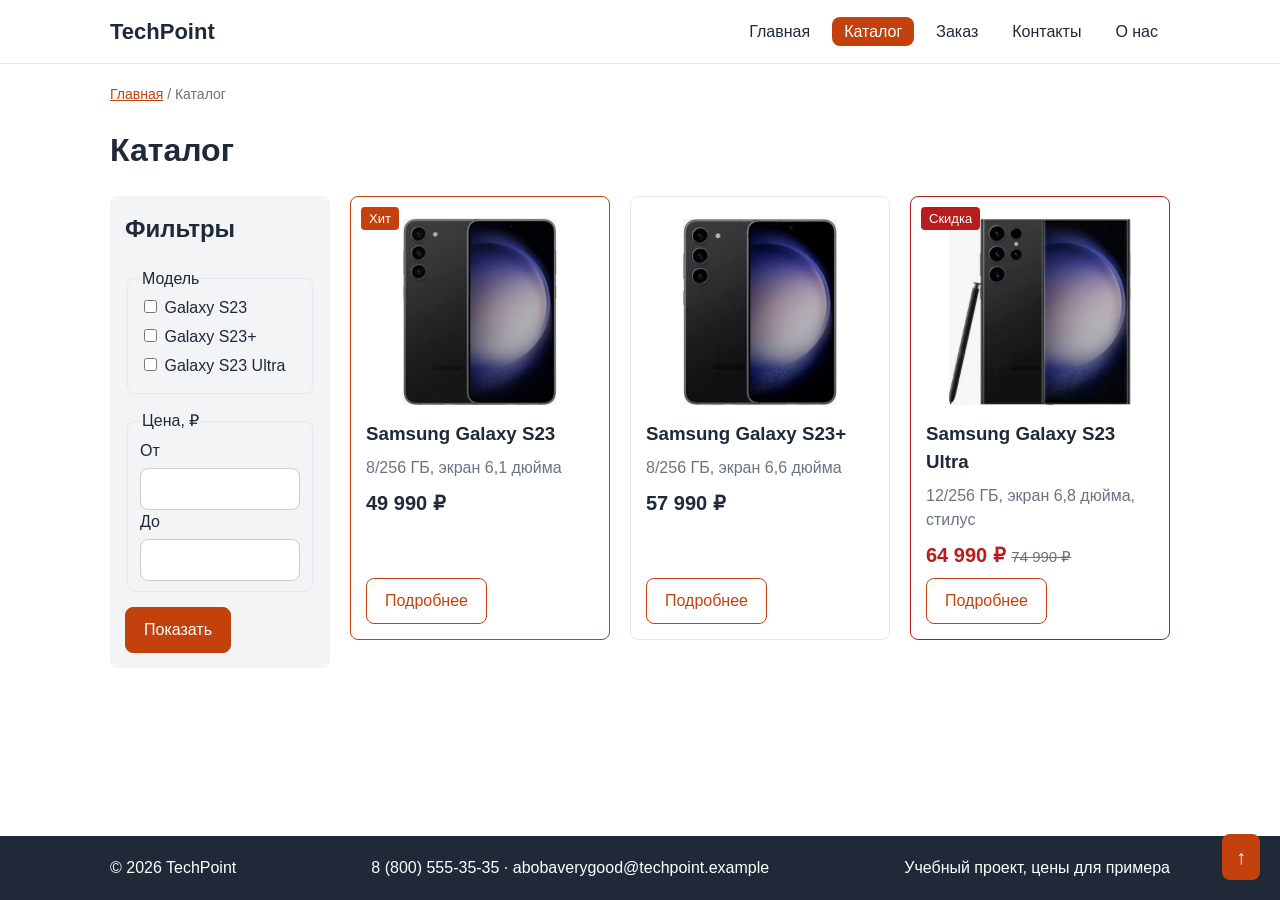
==== commit ea098b38: "refactor: simplify pages and styles" ====
--- a/catalog.html
+++ b/catalog.html
@@ -3,182 +3,94 @@
 <head>
   <meta charset="UTF-8">
   <meta name="viewport" content="width=device-width, initial-scale=1.0">
-  <meta name="description" content="Каталог смартфонов, наушников и аксессуаров магазина TechPoint.">
+  <meta name="description" content="Каталог смартфонов Samsung Galaxy S23, S23+ и S23 Ultra.">
   <title>Каталог — TechPoint</title>
   <link rel="stylesheet" href="css/style.css">
 </head>
 <body>
-  <a class="skip-link" href="#main">Перейти к содержимому</a>
-
-  <header class="site-header">
-    <div class="site-header__inner">
-      <a class="site-header__logo" href="index.html">Tech<span class="site-header__logo-accent">Point</span></a>
-      <nav class="site-nav" aria-label="Основная навигация">
-        <ul class="site-nav__list">
-          <li class="site-nav__item"><a class="site-nav__link" href="index.html">Главная</a></li>
-          <li class="site-nav__item"><a class="site-nav__link site-nav__link--active" href="catalog.html" aria-current="page">Каталог</a></li>
-          <li class="site-nav__item"><a class="site-nav__link" href="order.html">Заявка</a></li>
-          <li class="site-nav__item"><a class="site-nav__link" href="contacts.html">Контакты</a></li>
-          <li class="site-nav__item"><a class="site-nav__link" href="index.html#advantages">Преимущества</a></li>
-          <li class="site-nav__item"><a class="site-nav__link" href="index.html#popular">Популярное</a></li>
+  <header class="header">
+    <div class="container header__inner">
+      <a class="logo" href="index.html">TechPoint</a>
+      <nav class="nav" aria-label="Основная навигация">
+        <ul class="nav__list">
+          <li><a class="nav__link" href="index.html">Главная</a></li>
+          <li><a class="nav__link nav__link--active" href="catalog.html">Каталог</a></li>
+          <li><a class="nav__link" href="order.html">Заказ</a></li>
+          <li><a class="nav__link" href="contacts.html">Контакты</a></li>
+          <li><a class="nav__link" href="index.html#advantages">О нас</a></li>
         </ul>
       </nav>
     </div>
   </header>
 
-  <main class="page-main" id="main">
-    <nav class="breadcrumbs" aria-label="Хлебные крошки">
-      <a class="breadcrumbs__link" href="index.html">Главная</a>
-      <span class="breadcrumbs__current" aria-current="page">Каталог</span>
+  <main class="container page">
+    <nav class="breadcrumbs">
+      <a href="index.html">Главная</a> / <span>Каталог</span>
     </nav>
 
-    <section class="section">
-      <h1 class="section__title">Каталог техники</h1>
-      <p class="section__text">
-        Смартфоны, наушники и аксессуары. Все устройства проверены перед продажей.
-      </p>
-    </section>
+    <h1>Каталог</h1>
 
-    <section class="catalog-layout" aria-label="Каталог товаров">
-      <aside class="catalog-filters">
-        <h2 class="catalog-filters__title">Фильтры</h2>
-        <form class="filters-form" action="#" method="get">
-          <fieldset class="filters-form__fieldset">
-            <legend class="filters-form__legend">Категория</legend>
-            <label class="filters-form__label">
-              <input class="filters-form__checkbox" type="checkbox" name="category" value="phones" checked>
-              Смартфоны
-            </label>
-            <label class="filters-form__label">
-              <input class="filters-form__checkbox" type="checkbox" name="category" value="headphones">
-              Наушники
-            </label>
-            <label class="filters-form__label">
-              <input class="filters-form__checkbox" type="checkbox" name="category" value="accessories">
-              Аксессуары
-            </label>
+    <div class="catalog">
+      <aside class="filters">
+        <h2>Фильтры</h2>
+        <form action="#" method="get">
+          <fieldset class="filters__group">
+            <legend>Модель</legend>
+            <label><input type="checkbox" name="model" value="s23"> Galaxy S23</label>
+            <label><input type="checkbox" name="model" value="s23plus"> Galaxy S23+</label>
+            <label><input type="checkbox" name="model" value="s23ultra"> Galaxy S23 Ultra</label>
           </fieldset>
 
-          <fieldset class="filters-form__fieldset">
-            <legend class="filters-form__legend">Бренд</legend>
-            <label class="filters-form__label">
-              <input class="filters-form__checkbox" type="checkbox" name="brand" value="samsung">
-              Samsung
-            </label>
-            <label class="filters-form__label">
-              <input class="filters-form__checkbox" type="checkbox" name="brand" value="xiaomi">
-              Xiaomi / POCO
-            </label>
-            <label class="filters-form__label">
-              <input class="filters-form__checkbox" type="checkbox" name="brand" value="honor">
-              Honor
-            </label>
+          <fieldset class="filters__group">
+            <legend>Цена, ₽</legend>
+            <label for="price-from">От</label>
+            <input class="form__input" id="price-from" name="price-from" type="number" min="0">
+            <label for="price-to">До</label>
+            <input class="form__input" id="price-to" name="price-to" type="number" min="0">
           </fieldset>
 
-          <fieldset class="filters-form__fieldset">
-            <legend class="filters-form__legend">Цена, ₽</legend>
-            <label class="filters-form__label" for="price-from">От</label>
-            <input class="filters-form__input" id="price-from" name="price-from" type="number" min="0" step="1000" placeholder="0">
-            <label class="filters-form__label" for="price-to">До</label>
-            <input class="filters-form__input" id="price-to" name="price-to" type="number" min="0" step="1000" placeholder="100000">
-          </fieldset>
-
-          <button class="button button--primary" type="submit">Применить</button>
-          <button class="button button--secondary" type="reset">Сбросить</button>
+          <button class="btn" type="submit">Показать</button>
         </form>
       </aside>
 
-      <section class="catalog-products">
-        <div class="catalog-products__header">
-          <h2 class="catalog-products__title">Список товаров</h2>
-          <p class="catalog-products__count">Найдено: 6 товаров</p>
-        </div>
-        <div class="products-grid">
-          <article class="product-card product-card--discount">
-            <span class="badge badge--sale product-card__badge">Скидка</span>
-            <img class="product-card__image" src="images/phone-graphite.svg" alt="Смартфон Samsung Galaxy S23 Ultra, цвет графит" width="240" height="200">
-            <p class="product-card__category">Смартфоны</p>
-            <h3 class="product-card__title"><a class="product-card__link" href="product.html">Samsung Galaxy S23 Ultra</a></h3>
-            <p class="product-card__description">256 ГБ, экран 6,8", камера 200 Мп, стилус S Pen</p>
-            <p class="product-card__price">64 990 ₽ <s class="product-card__old-price">74 990 ₽</s></p>
-            <a class="button button--secondary product-card__button" href="product.html">Подробнее</a>
+      <section>
+        <div class="cards">
+          <article class="card card--hit">
+            <span class="card__badge">Хит</span>
+            <img class="card__img" src="images/samsung-s23.jpg" alt="Samsung Galaxy S23">
+            <h3 class="card__title">Samsung Galaxy S23</h3>
+            <p class="card__text">8/256 ГБ, экран 6,1 дюйма</p>
+            <p class="card__price">49 990 ₽</p>
+            <a class="btn btn--outline" href="product.html">Подробнее</a>
           </article>
-          <article class="product-card product-card--featured">
-            <span class="badge badge--hit product-card__badge">Хит</span>
-            <img class="product-card__image" src="images/phone-violet.svg" alt="Смартфон Xiaomi Redmi Note 13 Pro, фиолетовый" width="240" height="200">
-            <p class="product-card__category">Смартфоны</p>
-            <h3 class="product-card__title"><a class="product-card__link" href="product.html">Xiaomi Redmi Note 13 Pro</a></h3>
-            <p class="product-card__description">8/256 ГБ, AMOLED 120 Гц, камера 200 Мп</p>
-            <p class="product-card__price">24 990 ₽</p>
-            <a class="button button--secondary product-card__button" href="product.html">Подробнее</a>
+          <article class="card">
+            <img class="card__img" src="images/samsung-s23-plus.jpg" alt="Samsung Galaxy S23+">
+            <h3 class="card__title">Samsung Galaxy S23+</h3>
+            <p class="card__text">8/256 ГБ, экран 6,6 дюйма</p>
+            <p class="card__price">57 990 ₽</p>
+            <a class="btn btn--outline" href="product.html">Подробнее</a>
           </article>
-          <article class="product-card">
-            <span class="badge badge--new product-card__badge">Новинка</span>
-            <img class="product-card__image" src="images/phone-yellow.svg" alt="Смартфон POCO X6 Pro, жёлтый" width="240" height="200">
-            <p class="product-card__category">Смартфоны</p>
-            <h3 class="product-card__title"><a class="product-card__link" href="product.html">POCO X6 Pro</a></h3>
-            <p class="product-card__description">12/512 ГБ, Dimensity 8300-Ultra, 5000 мА·ч</p>
-            <p class="product-card__price">27 990 ₽</p>
-            <a class="button button--secondary product-card__button" href="product.html">Подробнее</a>
-          </article>
-          <article class="product-card">
-            <img class="product-card__image" src="images/phone-green.svg" alt="Смартфон Honor 90, зелёный" width="240" height="200">
-            <p class="product-card__category">Смартфоны</p>
-            <h3 class="product-card__title"><a class="product-card__link" href="product.html">Honor 90</a></h3>
-            <p class="product-card__description">8/256 ГБ, изогнутый экран 6,7", камера 200 Мп</p>
-            <p class="product-card__price">22 990 ₽</p>
-            <a class="button button--secondary product-card__button" href="product.html">Подробнее</a>
-          </article>
-          <article class="product-card product-card--discount">
-            <span class="badge badge--sale product-card__badge">Скидка</span>
-            <img class="product-card__image" src="images/earbuds.svg" alt="Беспроводные наушники в зарядном кейсе" width="240" height="200">
-            <p class="product-card__category">Наушники</p>
-            <h3 class="product-card__title"><a class="product-card__link" href="product.html">Samsung Galaxy Buds2 Pro</a></h3>
-            <p class="product-card__description">Беспроводные, активное шумоподавление</p>
-            <p class="product-card__price">8 990 ₽ <s class="product-card__old-price">11 990 ₽</s></p>
-            <a class="button button--secondary product-card__button" href="product.html">Подробнее</a>
-          </article>
-          <article class="product-card">
-            <img class="product-card__image" src="images/charger.svg" alt="Сетевое зарядное устройство 45 Вт с кабелем USB-C" width="240" height="200">
-            <p class="product-card__category">Аксессуары</p>
-            <h3 class="product-card__title"><a class="product-card__link" href="product.html">Сетевое зарядное устройство 45 Вт</a></h3>
-            <p class="product-card__description">USB-C, быстрая зарядка, кабель в комплекте</p>
-            <p class="product-card__price">2 490 ₽</p>
-            <a class="button button--secondary product-card__button" href="product.html">Подробнее</a>
+          <article class="card card--sale">
+            <span class="card__badge">Скидка</span>
+            <img class="card__img" src="images/samsung-s23-ultra.jpg" alt="Samsung Galaxy S23 Ultra">
+            <h3 class="card__title">Samsung Galaxy S23 Ultra</h3>
+            <p class="card__text">12/256 ГБ, экран 6,8 дюйма, стилус</p>
+            <p class="card__price">64 990 ₽ <s>74 990 ₽</s></p>
+            <a class="btn btn--outline" href="product.html">Подробнее</a>
           </article>
         </div>
       </section>
-    </section>
+    </div>
   </main>
 
-  <footer class="site-footer" id="contacts">
-    <div class="site-footer__inner">
-      <div class="site-footer__column">
-        <p class="site-footer__logo">TechPoint</p>
-        <p class="site-footer__text">
-          Смартфоны и гаджеты с проверкой перед продажей и гарантией 30 дней.
-        </p>
-      </div>
-      <nav class="site-footer__column" aria-label="Навигация в подвале">
-        <h2 class="site-footer__title">Разделы</h2>
-        <ul class="site-footer__list">
-          <li><a class="site-footer__link" href="catalog.html">Каталог</a></li>
-          <li><a class="site-footer__link" href="order.html">Оформить заявку</a></li>
-          <li><a class="site-footer__link" href="contacts.html">Контакты</a></li>
-        </ul>
-      </nav>
-      <div class="site-footer__column">
-        <h2 class="site-footer__title">Связаться</h2>
-        <p class="site-footer__text">+7 (900) 000-00-00</p>
-        <p class="site-footer__text">info@techpoint.example</p>
-        <p class="site-footer__text">Ежедневно 10:00–20:00</p>
-      </div>
+  <footer class="footer" id="contacts">
+    <div class="container footer__inner">
+      <p>&copy; 2026 TechPoint</p>
+      <p>8 (800) 555-35-35 · abobaverygood@techpoint.example</p>
+      <p>Учебный проект, цены для примера</p>
     </div>
-    <p class="site-footer__bottom">
-      &copy; 2026 TechPoint. Учебный проект по дисциплине «Фронтенд и бэкенд разработка». Цены указаны для примера.
-    </p>
   </footer>
 
-  <a class="to-top" href="#" aria-label="Наверх">↑</a>
+  <a class="to-top" href="#">↑</a>
 </body>
 </html>
--- a/css/style.css
+++ b/css/style.css
@@ -1,1049 +1,463 @@
-/* ===============================
-   1. Переменные проекта
-   =============================== */
+/* 1. Переменные */
 
 :root {
-  --color-bg: #ffffff;
-  --color-page: #f5f6f8;
-  --color-text: #16181d;
-  --color-muted: #5b6270;
-  --color-primary: #c2410c;
-  --color-primary-dark: #9a3412;
-  --color-primary-light: #fb923c;
-  --color-border: #e2e5ea;
-  --color-surface: #f5f6f8;
-  --color-surface-accent: #fff3ec;
-  --color-dark: #16181d;
-  --color-dark-soft: #23262d;
-  --color-danger: #b42318;
-  --color-new: #1d4ed8;
-  --color-success: #157f3b;
-  --color-success-bg: #ecfdf3;
-  --color-white: #ffffff;
-
-  --space-xs: 4px;
-  --space-sm: 8px;
-  --space-md: 16px;
-  --space-lg: 24px;
-  --space-xl: 32px;
-  --space-2xl: 48px;
-
-  --radius-sm: 8px;
-  --radius-md: 12px;
-  --radius-lg: 20px;
-
-  --shadow-sm: 0 1px 3px rgba(22, 24, 29, 0.08);
-  --shadow-md: 0 8px 24px rgba(22, 24, 29, 0.12);
-
-  --font-main: system-ui, -apple-system, "Segoe UI", Roboto, Arial, sans-serif;
-  --container-width: 1100px;
-  --header-height: 76px;
-}
-
-/* ===============================
-   2. Базовые стили
-   =============================== */
+  --orange: #c2410c;
+  --orange-dark: #9a3412;
+  --dark: #1f2937;
+  --gray: #6b7280;
+  --light: #f3f4f6;
+  --border: #e5e7eb;
+  --red: #b91c1c;
+  --radius: 8px;
+}
+
+/* 2. Базовые стили */
 
 * {
   box-sizing: border-box;
 }
 
-html {
-  scroll-behavior: smooth;
-}
-
 body {
-  margin: 0;
-  font-family: var(--font-main);
+  display: flex;
+  flex-direction: column;
+  min-height: 100vh;
+  margin: 0;
+  font-family: Arial, sans-serif;
   line-height: 1.5;
-  color: var(--color-text);
-  background-color: var(--color-page);
+  color: var(--dark);
+  background-color: #fff;
 }
 
 img {
   max-width: 100%;
-  display: block;
-}
-
-.page-main {
-  padding: var(--space-lg);
-}
-
-@media (prefers-reduced-motion: reduce) {
-  html {
-    scroll-behavior: auto;
-  }
-}
-
-/* ===============================
-   3. Общие элементы интерфейса
-   =============================== */
+}
 
 a {
-  color: var(--color-primary);
+  color: var(--orange);
 }
 
 a:hover {
-  color: var(--color-primary-dark);
-}
-
-a:focus-visible {
-  outline: 2px solid var(--color-primary);
-  outline-offset: 3px;
-}
-
-:target {
-  outline: 2px dashed var(--color-primary);
-  outline-offset: 4px;
-}
-
-.page-main:target {
-  outline: none;
-}
-
-.skip-link {
-  position: absolute;
-  top: -100px;
-  left: var(--space-md);
-  z-index: 100;
-  padding: var(--space-sm) var(--space-md);
-  color: var(--color-white);
-  background-color: var(--color-dark);
-  border-radius: var(--radius-sm);
-}
-
-.skip-link:focus {
-  top: var(--space-md);
-  color: var(--color-white);
-}
-
-.button {
+  color: var(--orange-dark);
+}
+
+a:focus-visible,
+button:focus-visible,
+input:focus-visible,
+select:focus-visible,
+textarea:focus-visible {
+  outline: 2px solid var(--orange);
+  outline-offset: 2px;
+}
+
+.container {
+  max-width: 1100px;
+  margin: 0 auto;
+  padding: 0 20px;
+}
+
+.page {
+  flex: 1;
+  width: 100%;
+  padding-top: 20px;
+  padding-bottom: 40px;
+}
+
+.section {
+  margin-bottom: 40px;
+}
+
+/* 3. Кнопки */
+
+.btn {
   display: inline-block;
-  padding: 10px 20px;
-  border: 1px solid transparent;
-  border-radius: var(--radius-sm);
+  padding: 10px 18px;
+  border: 1px solid var(--orange);
+  border-radius: var(--radius);
   font: inherit;
-  font-weight: 600;
+  color: #fff;
+  background-color: var(--orange);
   text-decoration: none;
-  text-align: center;
   cursor: pointer;
-  transition: background-color 0.2s, color 0.2s, border-color 0.2s;
-}
-
-.button--primary {
-  color: var(--color-white);
-  background-color: var(--color-primary);
-}
-
-.button--primary:hover {
-  color: var(--color-white);
-  background-color: var(--color-primary-dark);
-}
-
-.button--secondary {
-  color: var(--color-primary);
-  background-color: transparent;
-  border-color: var(--color-primary);
-}
-
-.button--secondary:hover {
-  color: var(--color-white);
-  background-color: var(--color-primary);
-}
-
-.button--ghost {
-  color: var(--color-white);
-  background-color: transparent;
-  border-color: rgba(255, 255, 255, 0.6);
-}
-
-.button--ghost:hover {
-  color: var(--color-dark);
-  background-color: var(--color-white);
-}
-
-.button:focus-visible {
-  outline: 2px solid var(--color-primary);
-  outline-offset: 3px;
-}
-
-.button--ghost:focus-visible {
-  outline-color: var(--color-white);
-}
-
-.button:disabled,
-.button--disabled {
-  opacity: 0.6;
-  cursor: not-allowed;
-}
-
-.badge {
-  display: inline-block;
-  padding: 4px 10px;
-  font-size: 13px;
-  font-weight: 700;
-  color: var(--color-white);
-  border-radius: 999px;
-}
-
-.badge--sale {
-  background-color: var(--color-danger);
-}
-
-.badge--hit {
-  background-color: var(--color-primary);
-}
-
-.badge--new {
-  background-color: var(--color-new);
-}
-
-/* ===============================
-   4. Компоненты страницы
-   =============================== */
-
-.site-header {
-  background-color: var(--color-bg);
-  border-bottom: 1px solid var(--color-border);
-}
-
-.site-header__inner {
-  max-width: var(--container-width);
-  min-height: var(--header-height);
-  margin: 0 auto;
-  padding: var(--space-sm) var(--space-lg);
-  display: flex;
-  flex-wrap: wrap;
-  align-items: center;
-  justify-content: space-between;
-  gap: var(--space-md);
-}
-
-.site-header__logo {
-  font-size: 22px;
-  font-weight: 800;
-  color: var(--color-text);
-  text-decoration: none;
-}
-
-.site-header__logo-accent {
-  color: var(--color-primary);
-}
-
-.site-nav__list {
-  display: flex;
-  flex-wrap: wrap;
-  justify-content: center;
-  align-items: center;
-  gap: var(--space-xs);
-  padding: 0;
-  margin: 0;
-  list-style: none;
-}
-
-.site-nav__link {
-  display: inline-block;
-  padding: var(--space-sm) 12px;
-  color: var(--color-text);
-  text-decoration: none;
-  border-radius: var(--radius-sm);
-}
-
-.site-nav__link:hover {
-  color: var(--color-primary);
-  background-color: var(--color-surface-accent);
-}
-
-.site-nav__link:focus-visible {
-  outline: 2px solid var(--color-primary);
-  outline-offset: 3px;
-}
-
-.site-nav__link--active,
-.site-nav__link--active:hover {
-  color: var(--color-white);
-  background-color: var(--color-primary);
-}
-
-.breadcrumbs {
-  max-width: var(--container-width);
-  margin: 0 auto var(--space-md);
-  font-size: 14px;
-  color: var(--color-muted);
-}
-
-.breadcrumbs__link {
-  color: var(--color-primary);
-}
-
-.breadcrumbs__current::before {
-  content: " / ";
-  color: var(--color-muted);
-}
-
-.breadcrumbs__link--middle::before {
-  content: "/";
-  display: inline-block;
-  margin: 0 6px 0 4px;
-  color: var(--color-muted);
-}
-
-.hero {
-  max-width: var(--container-width);
-  margin: 0 auto var(--space-2xl);
-  padding: var(--space-2xl);
-  display: grid;
-  grid-template-columns: 1.4fr 1fr;
-  align-items: center;
-  gap: var(--space-xl);
-  color: var(--color-white);
-  background-color: var(--color-dark);
-  border-radius: var(--radius-lg);
-}
-
-.hero__label {
-  margin: 0 0 var(--space-sm);
-  font-weight: 700;
-  color: var(--color-primary-light);
-  text-transform: uppercase;
-  letter-spacing: 0.08em;
-}
-
-.hero__title {
-  margin: 0 0 var(--space-md);
-  font-size: 40px;
-  line-height: 1.15;
-}
-
-.hero__accent {
-  color: var(--color-primary-light);
-}
-
-.hero__text {
-  margin: 0 0 var(--space-lg);
-  color: #d5d8de;
-}
-
-.hero__actions {
-  display: flex;
-  flex-wrap: wrap;
-  gap: var(--space-md);
-}
-
-.hero__image {
-  justify-self: center;
-  width: 260px;
-}
-
-.section {
-  max-width: var(--container-width);
-  margin: 0 auto var(--space-2xl);
-  scroll-margin-top: calc(var(--header-height) + var(--space-md));
-}
-
-.section__title {
-  margin-top: 0;
-}
-
-.section__text {
-  color: var(--color-muted);
-}
-
-.advantages-list {
-  display: grid;
-  grid-template-columns: repeat(4, 1fr);
-  gap: var(--space-lg);
-  padding: 0;
-  margin: 0;
-  list-style: none;
-}
-
-.advantages-list__item {
-  padding: var(--space-lg);
-  background-color: var(--color-bg);
-  border: 1px solid var(--color-border);
-  border-radius: var(--radius-md);
-}
-
-.advantages-list__icon {
-  display: inline-grid;
-  place-items: center;
-  width: 44px;
-  height: 44px;
-  margin-bottom: var(--space-sm);
-  font-size: 22px;
-  background-color: var(--color-surface-accent);
-  border-radius: var(--radius-sm);
-}
-
-.advantages-list__title {
-  display: block;
-  margin-bottom: var(--space-xs);
-}
-
-.advantages-list__text {
-  margin: 0;
-  color: var(--color-muted);
-}
-
-.products-grid {
-  display: grid;
-  grid-template-columns: repeat(3, 1fr);
-  gap: var(--space-lg);
-}
-
-.product-card {
-  position: relative;
-  display: flex;
-  flex-direction: column;
-  gap: var(--space-sm);
-  padding: var(--space-md);
-  border: 1px solid var(--color-border);
-  border-radius: var(--radius-md);
-  background-color: var(--color-bg);
-  transition: border-color 0.2s, box-shadow 0.2s;
-}
-
-.product-card:hover {
-  border-color: var(--color-primary);
-  box-shadow: var(--shadow-md);
-}
-
-.product-card--featured {
-  border-color: var(--color-primary);
-}
-
-.product-card--discount {
-  border-color: var(--color-danger);
-}
-
-.product-card__badge {
-  position: absolute;
-  top: var(--space-md);
-  left: var(--space-md);
-  z-index: 1;
-}
-
-.product-card__image {
-  width: 100%;
-  height: 200px;
-  object-fit: contain;
-  padding: var(--space-md);
-  background-color: var(--color-surface);
-  border-radius: var(--radius-sm);
-}
-
-.product-card__category {
-  margin: 0;
-  font-size: 13px;
-  color: var(--color-muted);
-  text-transform: uppercase;
-  letter-spacing: 0.05em;
-}
-
-.product-card__title {
-  margin: 0;
-  font-size: 18px;
-  color: var(--color-text);
-}
-
-.product-card__link {
-  color: inherit;
-  text-decoration: none;
-}
-
-.product-card__link:hover {
-  color: var(--color-primary);
-}
-
-.product-card__description {
-  margin: 0;
-  color: var(--color-muted);
-}
-
-.product-card__price {
-  margin: 0;
-  font-size: 20px;
-  font-weight: 700;
-}
-
-.product-card__old-price {
-  margin-left: var(--space-sm);
-  font-size: 15px;
-  font-weight: 400;
-  color: var(--color-muted);
-}
-
-.product-card--discount .product-card__price {
-  color: var(--color-danger);
-}
-
-.product-card__button {
-  margin-top: auto;
-  align-self: flex-start;
-}
-
-.faq__item {
-  margin-bottom: var(--space-sm);
-  background-color: var(--color-bg);
-  border: 1px solid var(--color-border);
-  border-radius: var(--radius-sm);
-}
-
-.faq__question {
-  padding: var(--space-md);
-  font-weight: 600;
-  cursor: pointer;
-}
-
-.faq__question:hover {
-  color: var(--color-primary);
-}
-
-.faq__question:focus-visible {
-  outline: 2px solid var(--color-primary);
-  outline-offset: 2px;
-}
-
-.faq__answer {
-  margin: 0;
-  padding: 0 var(--space-md) var(--space-md);
-  color: var(--color-muted);
-}
-
-.aside-info {
-  max-width: var(--container-width);
-  margin: 0 auto var(--space-2xl);
-  padding: var(--space-lg);
-  border-left: 4px solid var(--color-primary);
-  background-color: var(--color-surface-accent);
-  border-radius: 0 var(--radius-md) var(--radius-md) 0;
-}
-
-.aside-info__title {
-  margin-top: 0;
-}
-
-.aside-info__text {
-  margin-bottom: 0;
-}
-
-.catalog-layout {
-  max-width: var(--container-width);
-  margin: 0 auto var(--space-2xl);
-  display: grid;
-  grid-template-columns: 260px 1fr;
-  grid-template-areas: "filters products";
-  align-items: start;
-  gap: var(--space-lg);
-}
-
-.catalog-filters {
-  grid-area: filters;
-  padding: var(--space-md);
-  border: 1px solid var(--color-border);
-  border-radius: var(--radius-md);
-  background-color: var(--color-bg);
-}
-
-.catalog-filters__title {
-  margin-top: 0;
-}
-
-.catalog-products {
-  grid-area: products;
-}
-
-.catalog-products__header {
-  display: flex;
-  flex-wrap: wrap;
-  align-items: baseline;
-  justify-content: space-between;
-  gap: var(--space-sm);
-  margin-bottom: var(--space-md);
-}
-
-.catalog-products__title {
-  margin: 0;
-}
-
-.catalog-products__count {
-  margin: 0;
-  color: var(--color-muted);
-}
-
-.filters-form {
-  display: grid;
-  gap: var(--space-md);
-}
-
-.filters-form__fieldset {
-  margin: 0;
-  padding: var(--space-md);
-  border: 1px solid var(--color-border);
-  border-radius: var(--radius-sm);
-}
-
-.filters-form__legend {
-  font-weight: 700;
-}
-
-.filters-form__label {
-  display: block;
-  margin-bottom: var(--space-sm);
-}
-
-.filters-form__input {
-  width: 100%;
-  margin-bottom: var(--space-sm);
-  padding: 8px 10px;
-  border: 1px solid var(--color-border);
-  border-radius: var(--radius-sm);
-  font: inherit;
-}
-
-.filters-form__input:hover {
-  border-color: var(--color-primary);
-}
-
-.filters-form__input:focus-visible,
-.filters-form__checkbox:focus-visible {
-  outline: 2px solid var(--color-primary);
-  outline-offset: 3px;
-}
-
-.filters-form__checkbox {
-  accent-color: var(--color-primary);
-}
-
-.product-page {
-  max-width: var(--container-width);
-  margin: 0 auto var(--space-2xl);
-  display: grid;
-  grid-template-columns: 1fr 1fr;
-  gap: var(--space-xl);
-}
-
-.product-page__gallery {
-  position: relative;
-  padding: var(--space-xl);
-  background-color: var(--color-bg);
-  border: 1px solid var(--color-border);
-  border-radius: var(--radius-lg);
-}
-
-.product-page__badge {
-  position: absolute;
-  top: var(--space-md);
-  left: var(--space-md);
-}
-
-.product-page__image {
-  width: 100%;
-  max-width: 360px;
-  margin: 0 auto;
-}
-
-.product-page__category {
-  margin: 0 0 var(--space-xs);
-  font-size: 13px;
-  color: var(--color-muted);
-  text-transform: uppercase;
-  letter-spacing: 0.05em;
-}
-
-.product-page__title {
-  margin: 0 0 var(--space-sm);
-  font-size: 32px;
-  line-height: 1.2;
-}
-
-.product-page__stock {
-  margin: 0 0 var(--space-md);
-  font-weight: 600;
-  color: var(--color-success);
-}
-
-.product-page__price {
-  margin: 0 0 var(--space-md);
-  font-size: 30px;
-  font-weight: 800;
-  color: var(--color-danger);
-}
-
-.product-page__old-price {
-  margin-left: var(--space-sm);
-  font-size: 18px;
-  font-weight: 400;
-  color: var(--color-muted);
-}
-
-.product-page__features {
-  margin: 0 0 var(--space-lg);
-  padding-left: var(--space-lg);
-}
-
-.product-page__actions {
-  display: flex;
-  flex-wrap: wrap;
-  gap: var(--space-md);
-}
-
-.product-table {
-  width: 100%;
-  border-collapse: collapse;
-  background-color: var(--color-bg);
-  border: 1px solid var(--color-border);
-}
-
-.product-table__caption {
-  margin-bottom: var(--space-sm);
-  font-weight: 700;
-  text-align: left;
-}
-
-.product-table__head-cell {
-  padding: 12px var(--space-md);
-  text-align: left;
-  color: var(--color-white);
-  background-color: var(--color-dark);
-}
-
-.product-table__cell {
-  padding: 12px var(--space-md);
-  border-top: 1px solid var(--color-border);
-}
-
-.product-table__row:nth-child(even) {
-  background-color: var(--color-surface);
-}
-
-.product-table__row:hover {
-  background-color: var(--color-surface-accent);
-}
-
-.check-list {
-  display: grid;
-  grid-template-columns: repeat(2, 1fr);
-  gap: var(--space-sm) var(--space-lg);
-  padding: 0;
-  list-style: none;
-}
-
-.check-list__item::before {
-  content: "✓ ";
-  font-weight: 700;
-  color: var(--color-success);
-}
-
-.order-layout {
-  max-width: var(--container-width);
-  margin: 0 auto var(--space-2xl);
-  display: grid;
-  grid-template-columns: 1fr 320px;
-  align-items: start;
-  gap: var(--space-xl);
-}
-
-.order-steps {
-  padding: var(--space-lg);
-  background-color: var(--color-surface-accent);
-  border-radius: var(--radius-md);
-}
-
-.order-steps__title {
-  margin-top: 0;
-}
-
-.order-steps__list {
-  margin: 0;
-  padding-left: var(--space-lg);
-}
-
-.order-steps__item {
-  margin-bottom: var(--space-sm);
-}
-
-.contacts-layout {
-  max-width: var(--container-width);
-  margin: 0 auto var(--space-2xl);
-  display: grid;
-  grid-template-columns: repeat(2, 1fr);
-  gap: var(--space-lg);
-}
-
-.contacts-card {
-  padding: var(--space-lg);
-  background-color: var(--color-bg);
-  border: 1px solid var(--color-border);
-  border-radius: var(--radius-md);
-}
-
-.contacts-card__title {
-  margin-top: 0;
-}
-
-.contacts-card__text {
-  color: var(--color-muted);
-}
-
-.contacts-list {
-  margin: 0;
-  padding: 0;
-  list-style: none;
-}
-
-.contacts-list__item {
-  margin-bottom: var(--space-sm);
-}
-
-.contacts-list__label {
-  display: block;
-  font-size: 13px;
-  color: var(--color-muted);
-}
-
-.site-footer {
-  color: #d5d8de;
-  background-color: var(--color-dark);
-  scroll-margin-top: var(--header-height);
-}
-
-.site-footer__inner {
-  max-width: var(--container-width);
-  margin: 0 auto;
-  padding: var(--space-xl) var(--space-lg);
-  display: grid;
-  grid-template-columns: 2fr 1fr 1fr;
-  gap: var(--space-xl);
-}
-
-.site-footer__logo {
-  font-size: 20px;
-  font-weight: 800;
-  color: var(--color-white);
-}
-
-.site-footer__title {
-  margin: 0 0 var(--space-sm);
-  font-size: 16px;
-  color: var(--color-white);
-}
-
-.site-footer__text {
-  margin: 0 0 var(--space-sm);
-}
-
-.site-footer__list {
-  margin: 0;
-  padding: 0;
-  list-style: none;
-}
-
-.site-footer__link {
-  color: #d5d8de;
-  line-height: 2;
-}
-
-.site-footer__link:hover {
-  color: var(--color-primary-light);
-}
-
-.site-footer__link:focus-visible {
-  outline-color: var(--color-primary-light);
-}
-
-.site-footer__bottom {
-  max-width: var(--container-width);
-  margin: 0 auto;
-  padding: var(--space-md) var(--space-lg);
-  font-size: 14px;
-  border-top: 1px solid var(--color-dark-soft);
-}
-
-/* ===============================
-   5. Форма и модальное окно
-   =============================== */
-
-.order-dialog {
-  width: min(100% - 32px, 560px);
-  padding: var(--space-lg);
-  border: none;
-  border-radius: var(--radius-lg);
-  box-shadow: var(--shadow-md);
-}
-
-.order-dialog::backdrop {
-  background-color: rgba(22, 24, 29, 0.6);
-}
-
-.order-dialog__title {
-  margin-top: 0;
-  margin-bottom: var(--space-xs);
-}
-
-.order-dialog__product {
-  margin: 0 0 var(--space-lg);
-  color: var(--color-muted);
-}
-
-.order-dialog__product-name {
-  font-weight: 700;
-  color: var(--color-text);
-}
-
-.order-form--page {
-  padding: var(--space-xl);
-  background-color: var(--color-bg);
-  border: 1px solid var(--color-border);
-  border-radius: var(--radius-md);
-}
-
-.order-form__field {
-  margin-bottom: var(--space-md);
-}
-
-.order-form__label {
-  display: block;
-  margin-bottom: var(--space-xs);
-  font-weight: 600;
-}
-
-.order-form__required {
-  color: var(--color-danger);
-}
-
-.order-form__input,
-.order-form__select,
-.order-form__textarea {
-  width: 100%;
-  padding: 10px 12px;
-  border: 1px solid #c9ced6;
-  border-radius: var(--radius-sm);
-  font: inherit;
-  background-color: var(--color-bg);
-}
-
-.order-form__input:hover,
-.order-form__select:hover,
-.order-form__textarea:hover {
-  border-color: var(--color-primary);
-}
-
-.order-form__input:focus-visible,
-.order-form__select:focus-visible,
-.order-form__textarea:focus-visible,
-.order-form__checkbox:focus-visible,
-.order-form__radio:focus-visible {
-  outline: 2px solid var(--color-primary);
-  outline-offset: 3px;
-}
-
-.order-form__input[aria-invalid="true"],
-.order-form__select[aria-invalid="true"],
-.order-form__textarea[aria-invalid="true"] {
-  border-color: var(--color-danger);
-  background-color: #fff5f4;
-}
-
-.order-form__checkbox[aria-invalid="true"] {
-  outline: 2px solid var(--color-danger);
-}
-
-.order-form__checkbox,
-.order-form__radio {
-  accent-color: var(--color-primary);
-}
-
-.order-form__hint {
-  display: block;
-  margin-top: var(--space-xs);
-  color: var(--color-muted);
-}
-
-.order-form__fieldset {
-  margin: 0 0 var(--space-md);
-  padding: var(--space-md);
-  border: 1px solid var(--color-border);
-  border-radius: var(--radius-sm);
-}
-
-.order-form__legend {
-  font-weight: 600;
-}
-
-.order-form__option {
-  display: block;
-  margin-bottom: var(--space-xs);
-  font-weight: 400;
-}
-
-.order-form__field--checkbox .order-form__label {
-  font-weight: 400;
-}
-
-.order-form__actions {
-  display: flex;
-  flex-wrap: wrap;
-  gap: var(--space-md);
-  margin-top: var(--space-lg);
-}
-
-.success-message {
-  position: fixed;
-  left: 50%;
-  bottom: var(--space-lg);
-  z-index: 30;
-  width: min(100% - 32px, 480px);
-  margin: 0;
-  padding: var(--space-md) var(--space-lg);
-  color: var(--color-success);
-  font-weight: 600;
-  background-color: var(--color-success-bg);
-  border-left: 4px solid var(--color-success);
-  border-radius: var(--radius-sm);
-  box-shadow: var(--shadow-md);
-  transform: translateX(-50%);
-}
-
-/* ===============================
-   6. Позиционирование
-   =============================== */
-
-.site-header {
+}
+
+.btn:hover {
+  color: #fff;
+  background-color: var(--orange-dark);
+}
+
+.btn--outline {
+  color: var(--orange);
+  background-color: #fff;
+}
+
+.btn--outline:hover {
+  color: #fff;
+  background-color: var(--orange);
+}
+
+/* 4. Шапка, подвал, блоки страниц */
+
+.header {
   position: sticky;
   top: 0;
   z-index: 10;
-}
-
-.catalog-filters {
-  position: sticky;
-  top: calc(var(--header-height) + var(--space-md));
+  background-color: #fff;
+  border-bottom: 1px solid var(--border);
+}
+
+.header__inner {
+  display: flex;
+  justify-content: space-between;
+  align-items: center;
+  padding-top: 15px;
+  padding-bottom: 15px;
+}
+
+.logo {
+  font-size: 22px;
+  font-weight: bold;
+  color: var(--dark);
+  text-decoration: none;
+}
+
+.nav__list {
+  display: flex;
+  gap: 10px;
+  margin: 0;
+  padding: 0;
+  list-style: none;
+}
+
+.nav__link {
+  padding: 6px 12px;
+  color: var(--dark);
+  text-decoration: none;
+  border-radius: var(--radius);
+}
+
+.nav__link:hover {
+  background-color: var(--light);
+}
+
+.nav__link--active {
+  color: #fff;
+  background-color: var(--orange);
+}
+
+.nav__link--active:hover {
+  color: #fff;
+  background-color: var(--orange-dark);
+}
+
+.breadcrumbs {
+  margin-bottom: 10px;
+  font-size: 14px;
+  color: var(--gray);
+}
+
+.hero {
+  display: grid;
+  grid-template-columns: 1fr 300px;
+  gap: 30px;
+  align-items: center;
+  margin-bottom: 40px;
+  padding: 40px;
+  color: #fff;
+  background-color: var(--dark);
+  border-radius: 12px;
+}
+
+.hero h1 {
+  margin-top: 0;
+  font-size: 36px;
+}
+
+.hero__img {
+  width: 300px;
+  height: auto;
+  padding: 15px;
+  background-color: #fff;
+  border: 3px solid var(--orange);
+  border-radius: 12px;
+}
+
+.advantages {
+  display: grid;
+  grid-template-columns: repeat(3, 1fr);
+  gap: 20px;
+  margin: 0;
+  padding: 0;
+  list-style: none;
+}
+
+.advantages__item {
+  padding: 20px;
+  background-color: var(--light);
+  border-radius: var(--radius);
+}
+
+.advantages__item h3 {
+  margin-top: 0;
+}
+
+.footer {
+  padding: 20px 0;
+  color: #fff;
+  background-color: var(--dark);
+}
+
+.footer__inner {
+  display: flex;
+  justify-content: space-between;
+  flex-wrap: wrap;
+  gap: 10px;
+}
+
+.footer p {
+  margin: 0;
 }
 
 .to-top {
   position: fixed;
-  right: var(--space-lg);
-  bottom: var(--space-lg);
+  right: 20px;
+  bottom: 20px;
   z-index: 20;
+  padding: 8px 14px;
+  font-size: 20px;
+  color: #fff;
+  background-color: var(--orange);
+  border-radius: var(--radius);
+  text-decoration: none;
+}
+
+.to-top:hover {
+  color: #fff;
+  background-color: var(--orange-dark);
+}
+
+/* 5. Карточки, каталог, товар */
+
+.cards {
   display: grid;
-  place-items: center;
-  width: 48px;
-  height: 48px;
-  font-size: 22px;
-  color: var(--color-white);
-  text-decoration: none;
-  background-color: var(--color-primary);
-  border-radius: 50%;
-  box-shadow: var(--shadow-md);
-}
-
-.to-top:hover {
-  color: var(--color-white);
-  background-color: var(--color-primary-dark);
-}
-
-.to-top:focus-visible {
-  outline: 3px solid var(--color-dark);
-  outline-offset: 3px;
-}
+  grid-template-columns: repeat(3, 1fr);
+  gap: 20px;
+}
+
+.card {
+  position: relative;
+  display: flex;
+  flex-direction: column;
+  gap: 8px;
+  padding: 15px;
+  border: 1px solid var(--border);
+  border-radius: var(--radius);
+}
+
+.card:hover {
+  border-color: var(--orange);
+}
+
+.card--sale {
+  border-color: var(--red);
+}
+
+.card--hit {
+  border-color: var(--orange);
+}
+
+.card__badge {
+  position: absolute;
+  top: 10px;
+  left: 10px;
+  padding: 2px 8px;
+  font-size: 13px;
+  color: #fff;
+  background-color: var(--red);
+  border-radius: 4px;
+}
+
+.card--hit .card__badge {
+  background-color: var(--orange);
+}
+
+.card__img {
+  height: 200px;
+  object-fit: contain;
+}
+
+.card__title,
+.card__text,
+.card__price {
+  margin: 0;
+}
+
+.card__text {
+  color: var(--gray);
+}
+
+.card__price {
+  font-size: 20px;
+  font-weight: bold;
+}
+
+.card--sale .card__price {
+  color: var(--red);
+}
+
+.card s,
+.product__price s {
+  font-size: 15px;
+  font-weight: normal;
+  color: var(--gray);
+}
+
+.card .btn {
+  margin-top: auto;
+  align-self: flex-start;
+}
+
+.catalog {
+  display: grid;
+  grid-template-columns: 220px 1fr;
+  gap: 20px;
+  align-items: start;
+}
+
+.filters {
+  position: sticky;
+  top: 90px;
+  padding: 15px;
+  background-color: var(--light);
+  border-radius: var(--radius);
+}
+
+.filters h2 {
+  margin-top: 0;
+}
+
+.filters label {
+  display: block;
+  margin-bottom: 5px;
+}
+
+.filters__group {
+  margin-bottom: 15px;
+  border: 1px solid var(--border);
+  border-radius: var(--radius);
+}
+
+.product {
+  display: grid;
+  grid-template-columns: 1fr 1fr;
+  gap: 30px;
+  margin-bottom: 40px;
+}
+
+.product__photo {
+  position: relative;
+  padding: 20px;
+  text-align: center;
+  border: 1px solid var(--border);
+  border-radius: var(--radius);
+}
+
+.product__price {
+  font-size: 28px;
+  font-weight: bold;
+  color: var(--red);
+}
+
+.specs {
+  width: 100%;
+  border-collapse: collapse;
+}
+
+.specs caption {
+  margin-bottom: 10px;
+  font-size: 20px;
+  font-weight: bold;
+  text-align: left;
+}
+
+.specs th,
+.specs td {
+  padding: 10px;
+  text-align: left;
+  border: 1px solid var(--border);
+}
+
+.specs th {
+  color: #fff;
+  background-color: var(--dark);
+}
+
+.specs tr:nth-child(even) {
+  background-color: var(--light);
+}
+
+.contacts li {
+  margin-bottom: 8px;
+}
+
+/* 6. Формы и модальное окно */
+
+.form--page {
+  max-width: 500px;
+}
+
+.form__field {
+  margin-bottom: 15px;
+}
+
+.form__label {
+  display: block;
+  margin-bottom: 5px;
+}
+
+.form__input {
+  width: 100%;
+  padding: 8px 10px;
+  border: 1px solid #ccc;
+  border-radius: var(--radius);
+  font: inherit;
+}
+
+.form__input:hover {
+  border-color: var(--orange);
+}
+
+.form__input[aria-invalid="true"] {
+  border-color: var(--red);
+}
+
+.form__buttons {
+  display: flex;
+  gap: 10px;
+}
+
+.modal {
+  width: 400px;
+  padding: 25px;
+  border: none;
+  border-radius: 12px;
+}
+
+.modal::backdrop {
+  background-color: rgba(0, 0, 0, 0.5);
+}
+
+.modal h2 {
+  margin-top: 0;
+}
+
+.message {
+  position: fixed;
+  left: 20px;
+  bottom: 20px;
+  z-index: 30;
+  margin: 0;
+  padding: 15px 20px;
+  color: #fff;
+  background-color: #15803d;
+  border-radius: var(--radius);
+}
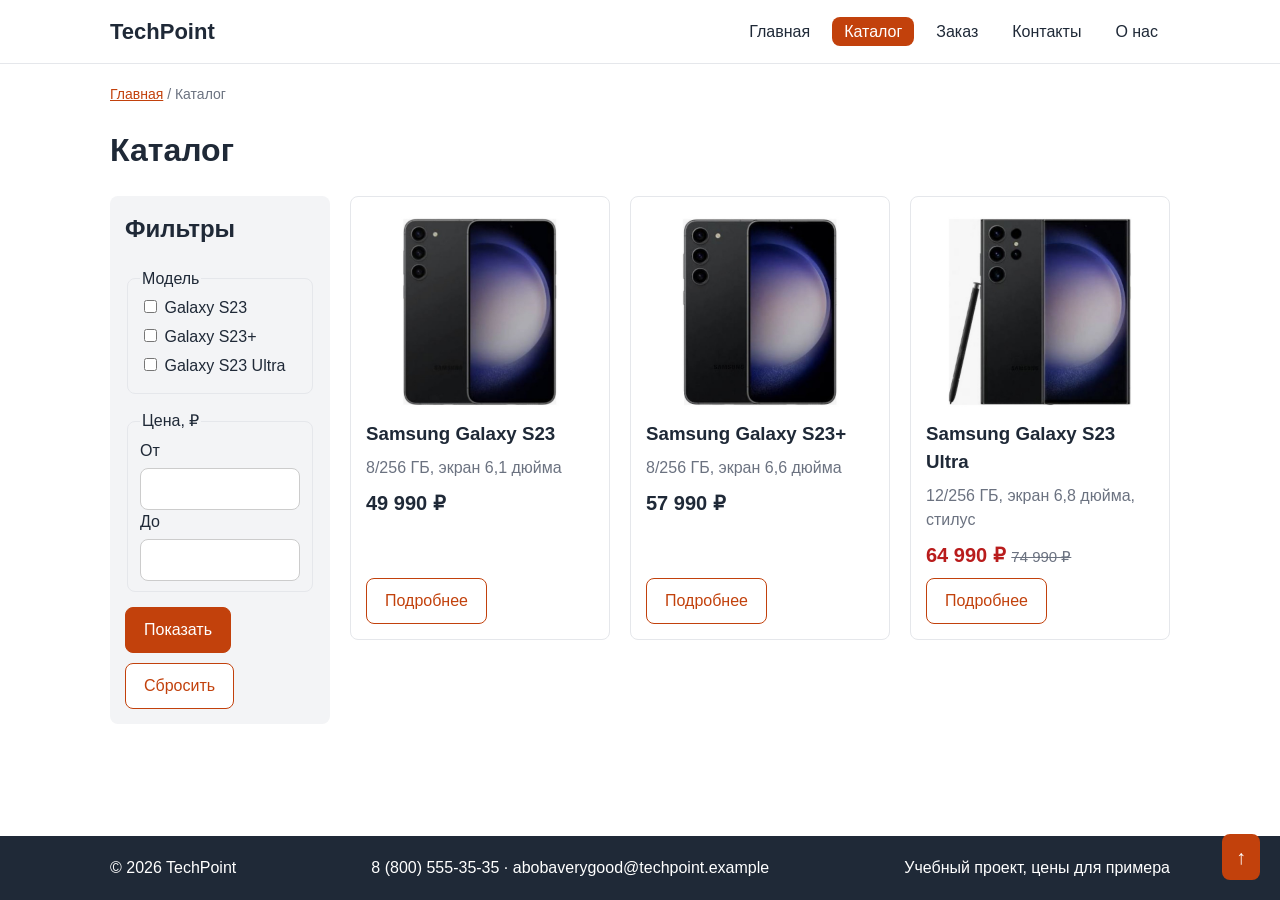
==== commit b3f27df0: "feat: add catalog filters, product pages and memory/color options" ====
--- a/catalog.html
+++ b/catalog.html
@@ -6,6 +6,7 @@
   <meta name="description" content="Каталог смартфонов Samsung Galaxy S23, S23+ и S23 Ultra.">
   <title>Каталог — TechPoint</title>
   <link rel="stylesheet" href="css/style.css">
+  <script src="js/catalog.js" defer></script>
 </head>
 <body>
   <header class="header">
@@ -33,7 +34,7 @@
     <div class="catalog">
       <aside class="filters">
         <h2>Фильтры</h2>
-        <form action="#" method="get">
+        <form id="filters" action="#" method="get">
           <fieldset class="filters__group">
             <legend>Модель</legend>
             <label><input type="checkbox" name="model" value="s23"> Galaxy S23</label>
@@ -49,29 +50,30 @@
             <input class="form__input" id="price-to" name="price-to" type="number" min="0">
           </fieldset>
 
-          <button class="btn" type="submit">Показать</button>
+          <div class="filters__buttons">
+            <button class="btn" type="submit">Показать</button>
+            <button class="btn btn--outline" type="reset">Сбросить</button>
+          </div>
         </form>
       </aside>
 
       <section>
         <div class="cards">
-          <article class="card card--hit">
-            <span class="card__badge">Хит</span>
+          <article class="card" data-model="s23" data-price="49990">
             <img class="card__img" src="images/samsung-s23.jpg" alt="Samsung Galaxy S23">
             <h3 class="card__title">Samsung Galaxy S23</h3>
             <p class="card__text">8/256 ГБ, экран 6,1 дюйма</p>
             <p class="card__price">49 990 ₽</p>
-            <a class="btn btn--outline" href="product.html">Подробнее</a>
+            <a class="btn btn--outline" href="product-s23.html">Подробнее</a>
           </article>
-          <article class="card">
+          <article class="card" data-model="s23plus" data-price="57990">
             <img class="card__img" src="images/samsung-s23-plus.jpg" alt="Samsung Galaxy S23+">
             <h3 class="card__title">Samsung Galaxy S23+</h3>
             <p class="card__text">8/256 ГБ, экран 6,6 дюйма</p>
             <p class="card__price">57 990 ₽</p>
-            <a class="btn btn--outline" href="product.html">Подробнее</a>
+            <a class="btn btn--outline" href="product-s23-plus.html">Подробнее</a>
           </article>
-          <article class="card card--sale">
-            <span class="card__badge">Скидка</span>
+          <article class="card card--sale" data-model="s23ultra" data-price="64990">
             <img class="card__img" src="images/samsung-s23-ultra.jpg" alt="Samsung Galaxy S23 Ultra">
             <h3 class="card__title">Samsung Galaxy S23 Ultra</h3>
             <p class="card__text">12/256 ГБ, экран 6,8 дюйма, стилус</p>
@@ -79,6 +81,7 @@
             <a class="btn btn--outline" href="product.html">Подробнее</a>
           </article>
         </div>
+        <p class="empty-message" id="empty-message" hidden>Ничего не найдено. Попробуйте изменить фильтры.</p>
       </section>
     </div>
   </main>
--- a/css/style.css
+++ b/css/style.css
@@ -244,7 +244,6 @@
 }
 
 .card {
-  position: relative;
   display: flex;
   flex-direction: column;
   gap: 8px;
@@ -253,31 +252,12 @@
   border-radius: var(--radius);
 }
 
+.card[hidden] {
+  display: none;
+}
+
 .card:hover {
   border-color: var(--orange);
-}
-
-.card--sale {
-  border-color: var(--red);
-}
-
-.card--hit {
-  border-color: var(--orange);
-}
-
-.card__badge {
-  position: absolute;
-  top: 10px;
-  left: 10px;
-  padding: 2px 8px;
-  font-size: 13px;
-  color: #fff;
-  background-color: var(--red);
-  border-radius: 4px;
-}
-
-.card--hit .card__badge {
-  background-color: var(--orange);
 }
 
 .card__img {
@@ -340,9 +320,22 @@
   margin-bottom: 5px;
 }
 
+.filters__buttons {
+  display: flex;
+  flex-wrap: wrap;
+  gap: 10px;
+}
+
 .filters__group {
   margin-bottom: 15px;
   border: 1px solid var(--border);
+  border-radius: var(--radius);
+}
+
+.empty-message {
+  padding: 20px;
+  color: var(--gray);
+  background-color: var(--light);
   border-radius: var(--radius);
 }
 
@@ -354,7 +347,6 @@
 }
 
 .product__photo {
-  position: relative;
   padding: 20px;
   text-align: center;
   border: 1px solid var(--border);
@@ -364,7 +356,48 @@
 .product__price {
   font-size: 28px;
   font-weight: bold;
+}
+
+.product__price--sale {
   color: var(--red);
+}
+
+.options {
+  display: flex;
+  flex-wrap: wrap;
+  align-items: center;
+  gap: 10px;
+  margin-bottom: 15px;
+}
+
+.options__title {
+  width: 100%;
+  margin: 0;
+  font-weight: bold;
+}
+
+.option {
+  padding: 8px 14px;
+  border: 1px solid var(--border);
+  border-radius: var(--radius);
+  cursor: pointer;
+}
+
+.option:hover {
+  border-color: var(--orange);
+}
+
+.option:has(input:checked) {
+  border-color: var(--orange);
+  background-color: #fff7ed;
+}
+
+.option input {
+  accent-color: var(--orange);
+}
+
+.product__selected {
+  color: var(--gray);
 }
 
 .specs {
